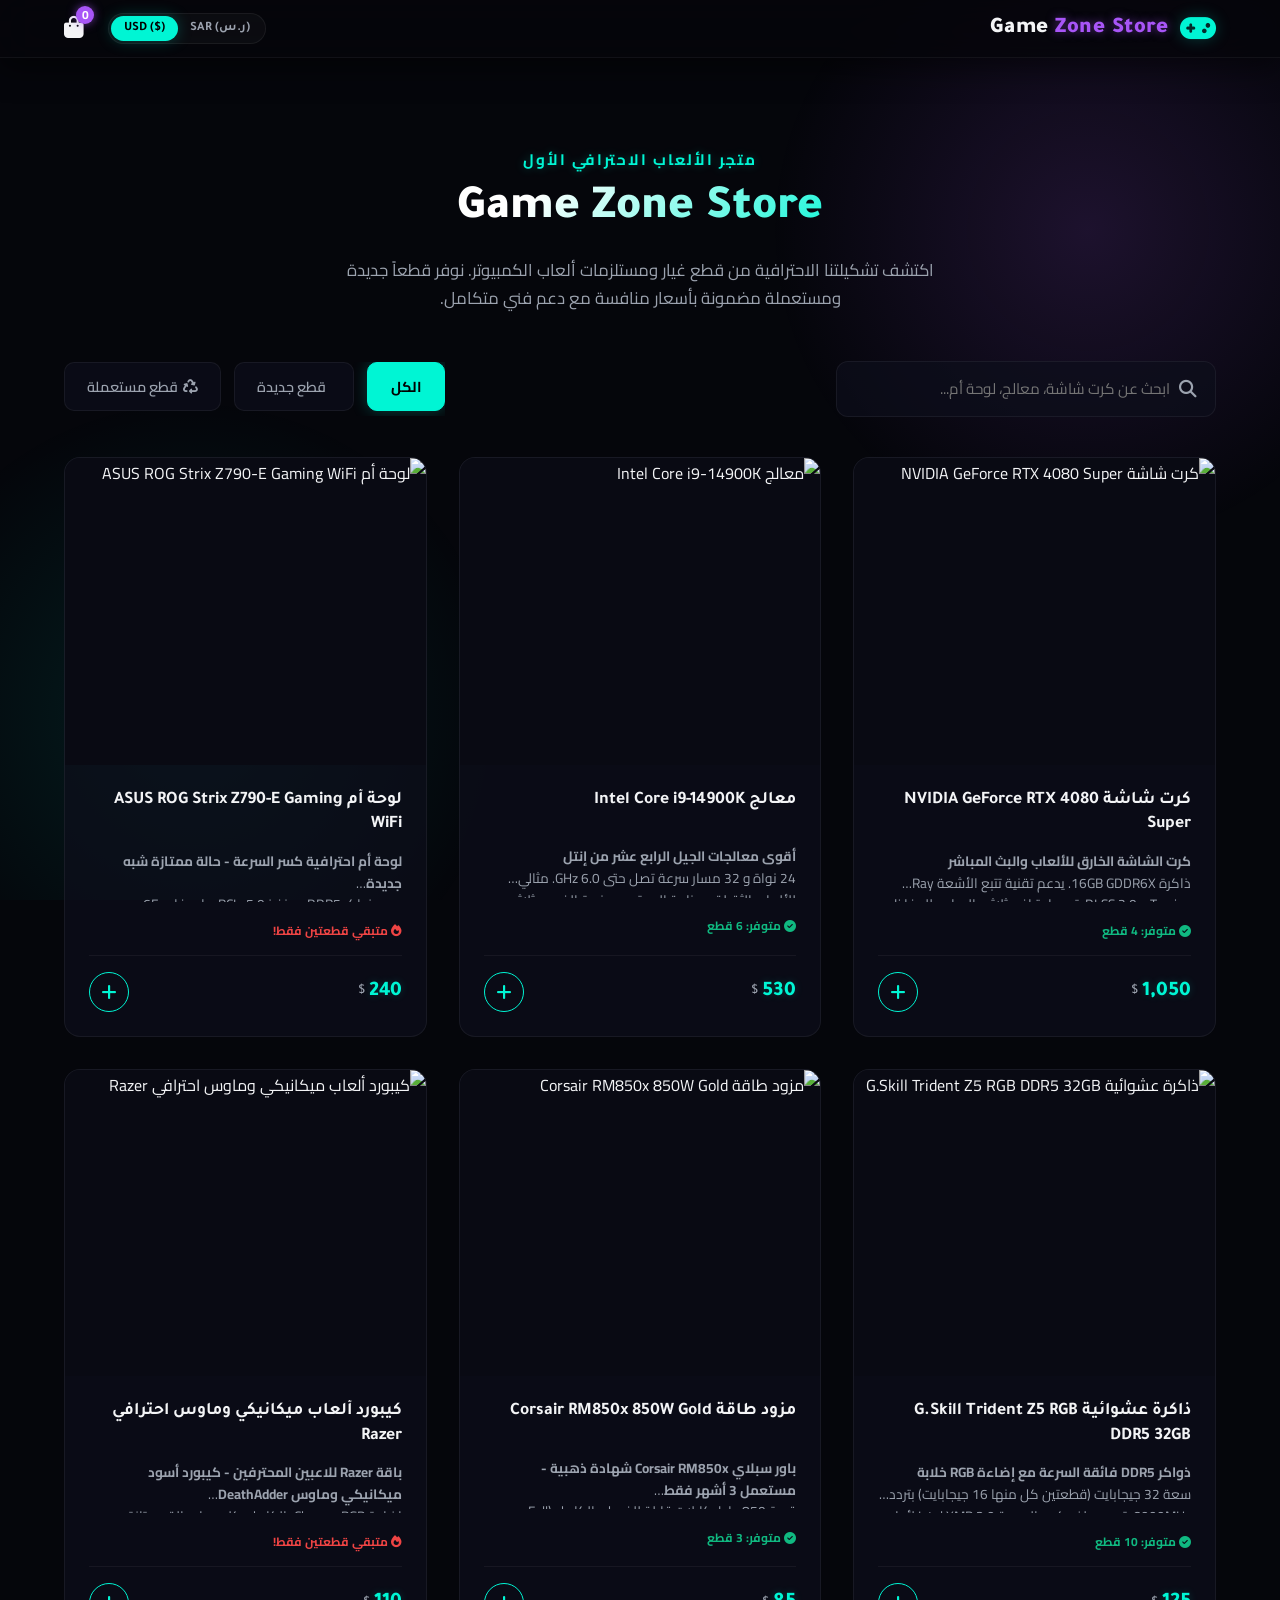
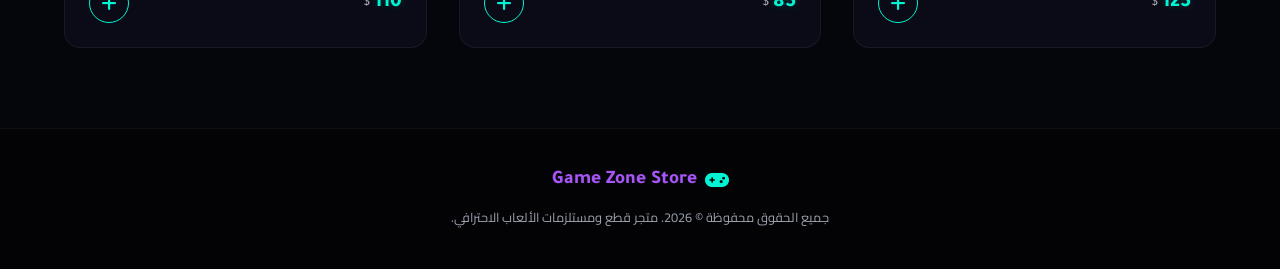
==== ecommerce/static/index.html @ 517a344d "Add files via upload" ====
<!DOCTYPE html>
<html lang="ar" dir="rtl">
<head>
    <meta charset="UTF-8">
    <meta name="viewport" content="width=device-width, initial-scale=1.0">
    <title>Game Zone Store | متجر قطع ومستلزمات ألعاب الكمبيوتر</title>
    <!-- FontAwesome for Gaming Icons -->
    <link rel="stylesheet" href="https://cdnjs.cloudflare.com/ajax/libs/font-awesome/6.4.0/css/all.min.css">
    <!-- Main Style Sheet -->
    <link rel="stylesheet" href="style.css">
</head>
<body>
    <!-- Animated background glowing circles -->
    <div class="bg-glow-container">
        <div class="bg-glow-1"></div>
        <div class="bg-glow-2"></div>
    </div>

    <!-- Header Navbar -->
    <nav class="navbar">
        <div class="container">
            <a href="index.html" class="logo-container" id="nav-logo">
                <i class="fa-solid fa-gamepad logo-icon"></i>
                <span class="logo-text" id="store-title-logo">Game Zone<span> Store</span></span>
            </a>
            
            <div class="nav-actions">
                <!-- Currency Switcher -->
                <div class="currency-switcher" id="store-currency-switcher">
                    <button type="button" class="currency-btn active" id="cur-btn-usd" onclick="changeStoreCurrency('USD')">USD ($)</button>
                    <button type="button" class="currency-btn" id="cur-btn-sar" onclick="changeStoreCurrency('SAR')">SAR (ر.س)</button>
                </div>
                
                <div class="cart-icon-wrapper" id="cart-trigger" onclick="toggleCart(true)">
                    <i class="fa-solid fa-bag-shopping cart-icon"></i>
                    <span class="cart-badge" id="cart-count">0</span>
                </div>
            </div>
        </div>
    </nav>

    <!-- Main Content -->
    <main>
        <!-- Hero Welcome Section -->
        <section class="hero-section">
            <div class="container">
                <span class="hero-subtitle">متجر الألعاب الاحترافي الأول</span>
                <h1 class="hero-title" id="hero-store-title">Game Zone Store</h1>
                <p class="hero-desc">اكتشف تشكيلتنا الاحترافية من قطع غيار ومستلزمات ألعاب الكمبيوتر. نوفر قطعاً جديدة ومستعملة مضمونة بأسعار منافسة مع دعم فني متكامل.</p>
            </div>
        </section>

        <!-- Store Controls (Search & Category Filters) -->
        <section class="store-controls container">
            <div class="search-box">
                <i class="fa-solid fa-magnifying-glass"></i>
                <input type="text" id="search-input" placeholder="ابحث عن كرت شاشة، معالج، لوحة أم..." oninput="filterProducts()">
            </div>
            <div class="categories-container" id="categories-list">
                <button class="category-btn active" onclick="selectCategory('all', this)">الكل</button>
                <button class="category-btn" onclick="selectCategory('جديد', this)"><i class="fa-solid fa-sparkles" style="margin-left: 5px;"></i>قطع جديدة</button>
                <button class="category-btn" onclick="selectCategory('مستعمل', this)"><i class="fa-solid fa-recycle" style="margin-left: 5px;"></i>قطع مستعملة</button>
            </div>
        </section>

        <!-- Products Grid -->
        <section class="products-section container">
            <div class="products-grid" id="products-grid-container">
                <!-- Products will be generated dynamically via JavaScript -->
                <div style="grid-column: 1/-1; text-align: center; padding: 3rem; color: var(--text-muted);">
                    <i class="fa-solid fa-gamepad fa-spin" style="font-size: 2rem; margin-bottom: 1rem; color: var(--primary-color);"></i>
                    <p>جاري تحميل ترسانة الألعاب...</p>
                </div>
            </div>
        </section>
    </main>

    <!-- Footer -->
    <footer>
        <div class="container">
            <div class="footer-logo">
                <i class="fa-solid fa-gamepad" style="color: var(--primary-color);"></i>
                <span id="footer-store-name">Game Zone<span> Store</span></span>
            </div>
            <p class="footer-copy">جميع الحقوق محفوظة &copy; 2026. متجر قطع ومستلزمات الألعاب الاحترافي.</p>
        </div>
    </footer>

    <!-- Cart Drawer (Slides-in from the Right) -->
    <div class="cart-drawer-overlay" id="cart-drawer-overlay" onclick="toggleCart(false)">
        <div class="cart-drawer" onclick="event.stopPropagation()">
            <div class="cart-header">
                <h2><i class="fa-solid fa-cart-shopping"></i> عربة التسوق</h2>
                <button class="close-btn" onclick="toggleCart(false)"><i class="fa-solid fa-xmark"></i></button>
            </div>
            
            <div class="cart-items-list" id="cart-items-container">
                <!-- Dynamic cart items will render here -->
                <div class="empty-cart-message">
                    <i class="fa-solid fa-gamepad"></i>
                    <p>عربتك فارغة من العتاد حالياً</p>
                </div>
            </div>

            <div class="cart-footer">
                <!-- Promo Code Box -->
                <div style="display: flex; gap: 8px; margin-bottom: 12px; border-bottom: 1px solid rgba(255,255,255,0.05); padding-bottom: 12px;">
                    <input type="text" id="cart-promo-input" placeholder="كوبون الخصم (مثال: GAME20)" style="flex-grow: 1; padding: 0.5rem 0.8rem; border-radius: 8px; background: rgba(255,255,255,0.02); border: 1px solid rgba(255,255,255,0.08); color: #fff; font-family: var(--font-cairo); font-size: 0.8rem; outline: none;">
                    <button type="button" class="btn-primary" style="padding: 0.5rem 1rem; font-size: 0.8rem; border-radius: 8px; font-weight:700;" onclick="applyPromoCode()">تطبيق</button>
                </div>
                <!-- Discount Row -->
                <div id="cart-discount-row" style="display: none; justify-content: space-between; align-items: center; font-size: 0.95rem; color: #00f5d4; margin-bottom: 8px; font-weight:600;">
                    <span>خصم الكوبون (<span id="discount-pct-label">0</span>%):</span>
                    <span id="cart-discount-value">-0 $</span>
                </div>

                <div class="cart-summary-row">
                    <span>المجموع الإجمالي:</span>
                    <span class="cart-summary-total" id="cart-total-value">0 $</span>
                </div>
                <button class="checkout-btn" id="cart-checkout-btn" onclick="openCheckoutModal()" disabled>
                    <i class="fa-solid fa-credit-card"></i> إتمام عملية الشراء
                </button>
            </div>
        </div>
    </div>

    <!-- Checkout Modal Dialog -->
    <div class="modal-overlay" id="checkout-modal-overlay">
        <div class="modal-content">
            <div class="modal-header">
                <h3>إتمام طلب الشراء والدفع</h3>
                <button class="close-btn" onclick="closeCheckoutModal()"><i class="fa-solid fa-xmark"></i></button>
            </div>
            
            <!-- Standard form inputs -->
            <div class="modal-body" id="checkout-form-body">
                <form id="checkout-form" onsubmit="submitOrder(event)">
                    <!-- Contact Info -->
                    <h4 style="margin-bottom: 1rem; color: #fff; font-size: 1rem; border-bottom: 1px solid rgba(255,255,255,0.05); padding-bottom: 5px;"><i class="fa-solid fa-user-tie" style="color: var(--primary-color); margin-left: 8px;"></i>بيانات الشحن والتوصيل</h4>
                    
                    <div class="form-group">
                        <label for="checkout-name">الاسم الكامل *</label>
                        <input type="text" id="checkout-name" required placeholder="أدخل اسمك ثلاثي">
                    </div>
                    
                    <div class="form-row">
                        <div class="form-group">
                            <label for="checkout-phone">رقم الجوال *</label>
                            <input type="tel" id="checkout-phone" required placeholder="05xxxxxxxx" pattern="^05[0-9]{8}$" title="رقم جوال سعودي يبدأ بـ 05 ويتكون من 10 أرقام">
                        </div>
                        <div class="form-group">
                            <label for="checkout-city">المدينة *</label>
                            <input type="text" id="checkout-city" required placeholder="مثال: الرياض">
                        </div>
                    </div>
                    
                    <div class="form-group">
                        <label for="checkout-address">العنوان التفصيلي للحي والشارع *</label>
                        <textarea id="checkout-address" rows="2" required placeholder="مثال: حي الياسمين، شارع الملقا، مبنى رقم 12"></textarea>
                    </div>

                    <!-- Payment Selector -->
                    <h4 style="margin: 1.5rem 0 1rem 0; color: #fff; font-size: 1rem; border-bottom: 1px solid rgba(255,255,255,0.05); padding-bottom: 5px;"><i class="fa-solid fa-wallet" style="color: var(--primary-color); margin-left: 8px;"></i>طريقة الدفع المفضلة</h4>
                    
                    <div class="payment-tabs" id="checkout-payment-tabs">
                        <!-- Will display based on settings -->
                        <button type="button" class="payment-tab-btn active" id="tab-btn-cod" onclick="switchPaymentTab('cod')">
                            <i class="fa-solid fa-hand-holding-dollar"></i>
                            <span>الدفع عند الاستلام</span>
                        </button>
                        <button type="button" class="payment-tab-btn" id="tab-btn-bank" onclick="switchPaymentTab('bank')">
                            <i class="fa-solid fa-building-columns"></i>
                            <span>تحويل بنكي</span>
                        </button>
                        <button type="button" class="payment-tab-btn" id="tab-btn-card" onclick="switchPaymentTab('card')">
                            <i class="fa-solid fa-credit-card"></i>
                            <span>بطاقة مدى / ائتمان</span>
                        </button>
                    </div>

                    <!-- Payment Panels -->
                    <!-- 1. Cash on Delivery Panel -->
                    <div class="payment-panel active" id="panel-cod">
                        <p style="font-size: 0.9rem; color: var(--text-muted); line-height: 1.6;">
                            <i class="fa-solid fa-circle-info" style="color: var(--primary-color); margin-left: 5px;"></i>
                            الدفع نقداً أو ببطاقة مدى عند استلام الطلب من المندوب. لا توجد رسوم إضافية على التوصيل.
                        </p>
                    </div>

                    <!-- 2. Bank Transfer Panel -->
                    <div class="payment-panel" id="panel-bank">
                        <div class="bank-info-card">
                            <p style="font-size: 0.85rem; color: var(--text-muted); margin-bottom: 0.5rem;">يرجى تحويل المبلغ المطلوب إلى الحساب البنكي التالي:</p>
                            
                            <div class="bank-detail-row">
                                <span class="bank-label">اسم البنك</span>
                                <span class="bank-value" id="bank-name-display">مصرف الراجحي</span>
                            </div>
                            <div class="bank-detail-row">
                                <span class="bank-label">صاحب الحساب</span>
                                <span class="bank-value" id="bank-holder-display">مؤسسة منطقة الألعاب التجارية</span>
                            </div>
                            <div class="bank-detail-row">
                                <span class="bank-label">رقم الآيبان IBAN</span>
                                <span class="bank-value">
                                    <span id="bank-iban-display" style="font-family: monospace; font-size: 0.95rem; direction: ltr;">SA9380000123456789012345</span>
                                    <button type="button" class="copy-btn" onclick="copyIban()"><i class="fa-solid fa-copy"></i></button>
                                </span>
                            </div>

                            <!-- Receipt upload simulator -->
                            <div class="receipt-upload-box" onclick="simulateReceiptUpload()">
                                <i class="fa-solid fa-cloud-arrow-up"></i>
                                <span>اضغط هنا لرفع صورة إيصال التحويل (اختياري)</span>
                                <input type="file" id="bank-receipt-file" style="display: none;" accept="image/*" onchange="handleReceiptUploaded(this)">
                            </div>
                            <div class="receipt-preview" id="receipt-upload-preview">
                                <span><i class="fa-solid fa-circle-check"></i> تم إرفاق صورة إيصال التحويل بنجاح</span>
                                <button type="button" class="btn-danger" style="padding: 2px 8px; font-size: 0.75rem;" onclick="removeReceipt()">حذف</button>
                            </div>
                        </div>
                    </div>

                    <!-- 3. Credit Card / مدى Panel -->
                    <div class="payment-panel" id="panel-card">
                        <!-- Virtual 3D Card Simulator -->
                        <div class="card-container" onclick="flipCreditCard()">
                            <div class="credit-card-model" id="credit-card-3d">
                                <!-- Card Front -->
                                <div class="card-front">
                                    <div class="card-brand-row">
                                        <div class="card-chip"></div>
                                        <div class="card-logo-txt">مدى | <span>Pay</span></div>
                                    </div>
                                    <div class="card-number-display" id="v-card-number">•••• •••• •••• ••••</div>
                                    <div class="card-holder-info">
                                        <div>
                                            <div class="card-holder-label">صاحب البطاقة</div>
                                            <div class="card-holder-name-display" id="v-card-holder">CARDHOLDER NAME</div>
                                        </div>
                                        <div class="card-expiry-display">
                                            <div class="card-holder-label">الانتهاء</div>
                                            <div class="card-expiry-val" id="v-card-expiry">MM/YY</div>
                                        </div>
                                    </div>
                                </div>
                                <!-- Card Back -->
                                <div class="card-back">
                                    <div class="card-black-strip"></div>
                                    <div class="card-signature-strip">
                                        <div class="card-cvv-display" id="v-card-cvv">•••</div>
                                    </div>
                                    <div class="card-back-text">
                                        تخضع هذه البطاقة لشروط الاستخدام المعتمدة. للاستخدام الفردي فقط. صممت لأغراض المحاكاة والشراء التجريبي.
                                    </div>
                                </div>
                            </div>
                        </div>

                        <!-- Card Inputs -->
                        <div class="form-group">
                            <label for="card-holder">اسم حامل البطاقة (بالإنجليزية كما هو مطبوع) *</label>
                            <input type="text" id="card-holder" placeholder="MOHAMMED AL-OTAIBI" oninput="updateCardDetails()" onfocus="setCardFlip(false)">
                        </div>
                        
                        <div class="form-group">
                            <label for="card-number">رقم البطاقة *</label>
                            <input type="text" id="card-number" placeholder="4000 1234 5678 9010" maxlength="19" oninput="updateCardDetails()" onfocus="setCardFlip(false)">
                        </div>

                        <div class="form-row">
                            <div class="form-group">
                                <label for="card-expiry">تاريخ الانتهاء *</label>
                                <input type="text" id="card-expiry" placeholder="MM/YY" maxlength="5" oninput="updateCardDetails()" onfocus="setCardFlip(false)">
                            </div>
                            <div class="form-group">
                                <label for="card-cvv">الرمز السري (CVV) *</label>
                                <input type="password" id="card-cvv" placeholder="•••" maxlength="3" oninput="updateCardDetails()" onfocus="setCardFlip(true)" onblur="setCardFlip(false)">
                            </div>
                        </div>
                    </div>

                    <!-- Checkout Summary & Action -->
                    <div style="background: rgba(255,255,255,0.02); padding: 1rem; border-radius: 10px; margin-bottom: 1.5rem; display: flex; justify-content: space-between; font-weight: 700; font-size: 1.1rem; border: 1px solid rgba(255,255,255,0.05)">
                        <span>المبلغ الإجمالي المطلوب دفعه:</span>
                        <span style="color: var(--text-gold);" id="checkout-total-price">0 $</span>
                    </div>

                    <button type="submit" class="checkout-btn" id="submit-order-btn">
                        <i class="fa-solid fa-circle-check"></i> تأكيد الطلب والدفع
                    </button>
                </form>
            </div>

            <!-- Success screen -->
            <div class="modal-body" id="checkout-success-body" style="display: none;">
                <div class="checkout-success-view">
                    <div class="success-icon-container">
                        <i class="fa-solid fa-check"></i>
                    </div>
                    <h4 class="success-title">تم إرسال طلبك بنجاح!</h4>
                    <p class="success-desc">شكراً لثقتك بمتجرنا. تم استلام طلبك برقم <strong id="success-order-id">#1001</strong> بنجاح. سيقوم فريقنا بالتواصل معك قريباً لتأكيد الشحن والتوصيل.</p>
                    <button class="btn-primary" style="padding: 0.8rem 2.5rem; border-radius: 50px; margin-top: 1rem;" onclick="closeCheckoutModal()">متابعة التسوق</button>
                </div>
            </div>
        </div>
    </div>

    <!-- Core App Javascript -->
    <script src="app.js"></script>
</body>
</html>
---- ecommerce/static/style.css ----
@import url('https://fonts.googleapis.com/css2?family=Cairo:wght@300;400;500;600;700;800&family=Tajawal:wght@300;400;500;700;900&display=swap');

:root {
    --primary-color: #00f5d4; /* Neon Cyan */
    --primary-hover: #00d8bc;
    --primary-glow: rgba(0, 245, 212, 0.3);
    
    --accent-color: #a855f7; /* Electric Purple */
    --accent-glow: rgba(168, 85, 247, 0.3);
    
    --bg-dark: #05060b; /* Very dark gamer space */
    --bg-card: rgba(13, 15, 28, 0.7);
    --bg-card-hover: rgba(22, 25, 47, 0.9);
    --border-color: rgba(255, 255, 255, 0.06);
    --border-hover: rgba(0, 245, 212, 0.25);
    
    --text-main: #f3f4f6;
    --text-muted: #9ca3af;
    --text-gold: #00f5d4; /* Neon price */
    --text-accent: #a855f7;
    
    --font-cairo: 'Cairo', 'Segoe UI', Tahoma, Geneva, Verdana, sans-serif;
    --font-tajawal: 'Tajawal', 'Segoe UI', Tahoma, Geneva, Verdana, sans-serif;
    
    --glass-bg: rgba(5, 6, 11, 0.8);
    --glass-blur: blur(20px);
    --shadow-main: 0 10px 30px rgba(0, 0, 0, 0.5);
    --shadow-glow: 0 0 15px rgba(0, 245, 212, 0.25);
    
    --transition-smooth: all 0.3s cubic-bezier(0.4, 0, 0.2, 1);
}

* {
    margin: 0;
    padding: 0;
    box-sizing: border-box;
}

body {
    background-color: var(--bg-dark);
    color: var(--text-main);
    font-family: var(--font-cairo);
    direction: rtl;
    overflow-x: hidden;
    min-height: 100vh;
    display: flex;
    flex-direction: column;
}

/* Base Container to limit stretching on ultra-wide screens */
.container {
    width: 100%;
    max-width: 1200px;
    margin: 0 auto;
    padding: 0 1.5rem;
}

/* Beautiful gamer background glow */
.bg-glow-container {
    position: fixed;
    top: 0;
    left: 0;
    width: 100%;
    height: 100%;
    z-index: -2;
    overflow: hidden;
    pointer-events: none;
}

.bg-glow-1 {
    position: absolute;
    top: -10%;
    right: -10%;
    width: 50vw;
    height: 50vw;
    background: radial-gradient(circle, rgba(168, 85, 247, 0.15) 0%, rgba(0,0,0,0) 70%);
    border-radius: 50%;
    animation: pulseGlow 15s infinite alternate;
}

.bg-glow-2 {
    position: absolute;
    bottom: -15%;
    left: -10%;
    width: 50vw;
    height: 50vw;
    background: radial-gradient(circle, rgba(0, 245, 212, 0.1) 0%, rgba(0,0,0,0) 70%);
    border-radius: 50%;
    animation: pulseGlow 12s infinite alternate-reverse;
}

@keyframes pulseGlow {
    0% { transform: scale(1) translate(0, 0); }
    100% { transform: scale(1.15) translate(-3%, 3%); }
}

/* Navigation Bar */
.navbar {
    position: fixed;
    top: 0;
    left: 0;
    width: 100%;
    z-index: 100;
    background: var(--glass-bg);
    backdrop-filter: var(--glass-blur);
    border-bottom: 1px solid rgba(255, 255, 255, 0.05);
    box-shadow: var(--shadow-main);
}

.navbar .container {
    display: flex;
    justify-content: space-between;
    align-items: center;
    padding-top: 0.8rem;
    padding-bottom: 0.8rem;
}

.logo-container {
    display: flex;
    align-items: center;
    gap: 12px;
    text-decoration: none;
}

.logo-icon {
    font-size: 1.8rem;
    color: var(--primary-color);
    text-shadow: var(--shadow-glow);
}

.logo-text {
    font-family: var(--font-tajawal);
    font-weight: 850;
    font-size: 1.4rem;
    color: var(--text-main);
    letter-spacing: 0.5px;
}

.logo-text span {
    color: var(--accent-color);
    text-shadow: 0 0 10px rgba(168, 85, 247, 0.5);
}

.nav-actions {
    display: flex;
    align-items: center;
    gap: 1.5rem;
}

.nav-link {
    color: var(--text-muted);
    text-decoration: none;
    font-size: 0.95rem;
    font-weight: 600;
    display: flex;
    align-items: center;
    gap: 6px;
    transition: var(--transition-smooth);
}

.nav-link:hover, .nav-link.active {
    color: var(--primary-color);
}

/* Currency Switcher in Header */
.currency-switcher {
    display: flex;
    background: rgba(255, 255, 255, 0.03);
    border: 1px solid var(--border-color);
    border-radius: 50px;
    padding: 2px;
    direction: ltr;
}

.currency-btn {
    background: transparent;
    border: none;
    color: var(--text-muted);
    padding: 0.3rem 0.8rem;
    border-radius: 50px;
    font-size: 0.8rem;
    font-weight: 700;
    cursor: pointer;
    font-family: var(--font-tajawal);
    transition: var(--transition-smooth);
}

.currency-btn.active {
    background: var(--primary-color);
    color: #000;
    box-shadow: var(--shadow-glow);
}

.nav-btn {
    background: rgba(255, 255, 255, 0.05);
    border: 1px solid var(--border-color);
    color: var(--text-main);
    padding: 0.5rem 1.2rem;
    border-radius: 50px;
    cursor: pointer;
    font-family: var(--font-cairo);
    font-size: 0.9rem;
    font-weight: 600;
    display: flex;
    align-items: center;
    gap: 8px;
    transition: var(--transition-smooth);
}

.nav-btn:hover {
    background: var(--primary-color);
    color: #000;
    border-color: var(--primary-color);
    box-shadow: var(--shadow-glow);
    transform: translateY(-2px);
}

.cart-icon-wrapper {
    position: relative;
    cursor: pointer;
}

.cart-icon {
    font-size: 1.4rem;
    color: var(--text-main);
    transition: var(--transition-smooth);
}

.cart-icon-wrapper:hover .cart-icon {
    color: var(--primary-color);
}

.cart-badge {
    position: absolute;
    top: -8px;
    right: -10px;
    background: var(--accent-color);
    color: #fff;
    font-size: 0.75rem;
    font-weight: 700;
    width: 18px;
    height: 18px;
    border-radius: 50%;
    display: flex;
    justify-content: center;
    align-items: center;
    box-shadow: 0 0 10px rgba(168, 85, 247, 0.6);
    transition: var(--transition-smooth);
}

/* Main Container */
main {
    padding-top: 80px;
    min-height: calc(100vh - 80px);
}

/* Hero Section */
.hero-section {
    position: relative;
    padding: 4rem 0 3rem 0;
    text-align: center;
}

.hero-subtitle {
    font-size: 0.95rem;
    color: var(--primary-color);
    text-transform: uppercase;
    letter-spacing: 2px;
    font-weight: 700;
    text-shadow: 0 0 10px rgba(0, 245, 212, 0.3);
}

.hero-title {
    font-family: var(--font-tajawal);
    font-size: 3rem;
    font-weight: 900;
    line-height: 1.2;
    margin-top: 0.5rem;
    background: linear-gradient(135deg, #fff 40%, var(--primary-color) 70%, var(--accent-color) 100%);
    -webkit-background-clip: text;
    -webkit-text-fill-color: transparent;
}

.hero-desc {
    font-size: 1.05rem;
    color: var(--text-muted);
    max-width: 600px;
    line-height: 1.7;
    margin: 1rem auto 0 auto;
}

/* Store Controls */
.store-controls {
    margin-bottom: 2.5rem;
    display: flex;
    flex-wrap: wrap;
    justify-content: space-between;
    align-items: center;
    gap: 1.5rem;
}

.search-box {
    position: relative;
    width: 100%;
    max-width: 380px;
}

.search-box input {
    width: 100%;
    padding: 0.8rem 2.8rem 0.8rem 1.2rem;
    background: var(--bg-card);
    border: 1px solid var(--border-color);
    border-radius: 12px;
    color: #fff;
    font-family: var(--font-cairo);
    font-size: 0.95rem;
    outline: none;
    transition: var(--transition-smooth);
}

.search-box input:focus {
    border-color: var(--primary-color);
    box-shadow: 0 0 12px rgba(0, 245, 212, 0.2);
}

.search-box i {
    position: absolute;
    top: 50%;
    right: 1.2rem;
    transform: translateY(-50%);
    color: var(--text-muted);
    font-size: 1.1rem;
}

.categories-container {
    display: flex;
    gap: 0.8rem;
    overflow-x: auto;
    padding-bottom: 5px;
}

.category-btn {
    background: var(--bg-card);
    border: 1px solid var(--border-color);
    color: var(--text-muted);
    padding: 0.6rem 1.4rem;
    border-radius: 10px;
    cursor: pointer;
    font-family: var(--font-cairo);
    font-weight: 600;
    font-size: 0.9rem;
    white-space: nowrap;
    transition: var(--transition-smooth);
}

.category-btn:hover, .category-btn.active {
    background: var(--primary-color);
    color: #000;
    border-color: var(--primary-color);
    box-shadow: var(--shadow-glow);
}

.category-btn.active {
    font-weight: 700;
}

/* Products Grid */
.products-section {
    padding-bottom: 5rem;
}

.products-grid {
    display: grid;
    grid-template-columns: repeat(auto-fill, minmax(280px, 1fr));
    gap: 2rem;
}

.product-card {
    background: var(--bg-card);
    border: 1px solid var(--border-color);
    border-radius: 16px;
    overflow: hidden;
    transition: var(--transition-smooth);
    display: flex;
    flex-direction: column;
    height: 100%;
    position: relative;
}

.product-card:hover {
    transform: translateY(-8px);
    border-color: var(--border-hover);
    box-shadow: 0 15px 30px rgba(0, 245, 212, 0.1);
}

.product-img-container {
    position: relative;
    width: 100%;
    padding-top: 85%; /* Slightly wider aspect ratio for PC parts */
    overflow: hidden;
    background: #090a13;
}

.product-img {
    position: absolute;
    top: 0;
    left: 0;
    width: 100%;
    height: 100%;
    object-fit: cover;
    transition: transform 0.6s cubic-bezier(0.4, 0, 0.2, 1);
}

.product-card:hover .product-img {
    transform: scale(1.08);
}

.product-category {
    position: absolute;
    top: 15px;
    right: 15px;
    background: rgba(5, 6, 11, 0.85);
    backdrop-filter: blur(8px);
    color: var(--primary-color);
    font-size: 0.75rem;
    font-weight: 700;
    padding: 0.35rem 0.9rem;
    border-radius: 6px;
    border: 1px solid rgba(0, 245, 212, 0.2);
}

.product-category.used-badge {
    color: var(--accent-color);
    border-color: rgba(168, 85, 247, 0.3);
}

.product-info {
    padding: 1.5rem;
    display: flex;
    flex-direction: column;
    flex-grow: 1;
    gap: 0.8rem;
}

.product-title {
    font-family: var(--font-tajawal);
    font-weight: 700;
    font-size: 1.1rem;
    color: var(--text-main);
    line-height: 1.4;
    min-height: 2.8rem;
    display: -webkit-box;
    -webkit-line-clamp: 2;
    -webkit-box-orient: vertical;
    overflow: hidden;
}

.product-description {
    font-size: 0.85rem;
    color: var(--text-muted);
    line-height: 1.6;
    height: 3.2rem;
    overflow: hidden;
    display: -webkit-box;
    -webkit-line-clamp: 2;
    -webkit-box-orient: vertical;
}

.product-footer {
    display: flex;
    justify-content: space-between;
    align-items: center;
    margin-top: auto;
    padding-top: 1rem;
    border-top: 1px solid rgba(255, 255, 255, 0.05);
}

.product-price {
    font-family: var(--font-tajawal);
    font-weight: 800;
    font-size: 1.3rem;
    color: var(--text-gold);
    text-shadow: 0 0 8px rgba(0, 245, 212, 0.2);
    display: flex;
    align-items: center;
    gap: 4px;
}

.product-price span {
    font-size: 0.85rem;
    font-weight: 500;
    color: var(--text-muted);
    text-shadow: none;
}

.add-to-cart-btn {
    background: transparent;
    border: 1.5px solid var(--primary-color);
    color: var(--primary-color);
    width: 40px;
    height: 40px;
    border-radius: 50%;
    display: flex;
    justify-content: center;
    align-items: center;
    cursor: pointer;
    font-size: 1.1rem;
    transition: var(--transition-smooth);
}

.product-card:hover .add-to-cart-btn {
    background: var(--primary-color);
    color: #000;
    box-shadow: var(--shadow-glow);
}

.add-to-cart-btn:active {
    transform: scale(0.9);
}

/* Cart Drawer Panel */
.cart-drawer-overlay {
    position: fixed;
    top: 0;
    left: 0;
    width: 100%;
    height: 100%;
    background: rgba(0, 0, 0, 0.7);
    backdrop-filter: blur(5px);
    z-index: 1000;
    opacity: 0;
    visibility: hidden;
    transition: var(--transition-smooth);
}

.cart-drawer-overlay.open {
    opacity: 1;
    visibility: visible;
}

.cart-drawer {
    position: fixed;
    top: 0;
    right: -450px;
    width: 100%;
    max-width: 450px;
    height: 100%;
    background: #080911;
    border-left: 1px solid rgba(255, 255, 255, 0.05);
    box-shadow: -10px 0 30px rgba(0, 0, 0, 0.6);
    z-index: 1001;
    display: flex;
    flex-direction: column;
    transition: right 0.4s cubic-bezier(0.4, 0, 0.2, 1);
}

.cart-drawer-overlay.open .cart-drawer {
    right: 0;
}

.cart-header {
    padding: 1.5rem;
    border-bottom: 1px solid rgba(255, 255, 255, 0.05);
    display: flex;
    justify-content: space-between;
    align-items: center;
}

.cart-header h2 {
    font-family: var(--font-tajawal);
    font-size: 1.3rem;
    font-weight: 700;
    display: flex;
    align-items: center;
    gap: 10px;
}

.cart-header h2 i {
    color: var(--primary-color);
}

.close-btn {
    background: transparent;
    border: none;
    color: var(--text-muted);
    font-size: 1.4rem;
    cursor: pointer;
    width: 35px;
    height: 35px;
    border-radius: 50%;
    display: flex;
    justify-content: center;
    align-items: center;
    transition: var(--transition-smooth);
}

.close-btn:hover {
    background: rgba(255, 255, 255, 0.05);
    color: #fff;
}

.cart-items-list {
    flex-grow: 1;
    overflow-y: auto;
    padding: 1.5rem;
    display: flex;
    flex-direction: column;
    gap: 1.2rem;
}

.empty-cart-message {
    text-align: center;
    color: var(--text-muted);
    padding: 4rem 1rem;
    display: flex;
    flex-direction: column;
    align-items: center;
    gap: 1rem;
}

.empty-cart-message i {
    font-size: 3rem;
    color: rgba(255, 255, 255, 0.02);
}

.cart-item {
    display: flex;
    gap: 1rem;
    background: rgba(255, 255, 255, 0.01);
    border: 1px solid rgba(255, 255, 255, 0.05);
    padding: 0.8rem;
    border-radius: 12px;
    align-items: center;
    position: relative;
}

.cart-item-img {
    width: 70px;
    height: 70px;
    border-radius: 8px;
    object-fit: cover;
    background: #090a13;
}

.cart-item-details {
    flex-grow: 1;
    display: flex;
    flex-direction: column;
    gap: 0.3rem;
}

.cart-item-title {
    font-size: 0.95rem;
    font-weight: 600;
    color: var(--text-main);
    line-height: 1.3;
}

.cart-item-price {
    font-size: 0.9rem;
    color: var(--text-gold);
    font-weight: 700;
}

.cart-item-qty {
    display: flex;
    align-items: center;
    gap: 10px;
    margin-top: 5px;
}

.qty-btn {
    background: rgba(255, 255, 255, 0.05);
    border: 1px solid rgba(255, 255, 255, 0.05);
    color: var(--text-main);
    width: 24px;
    height: 24px;
    border-radius: 4px;
    cursor: pointer;
    font-size: 0.8rem;
    display: flex;
    justify-content: center;
    align-items: center;
    transition: var(--transition-smooth);
}

.qty-btn:hover {
    background: var(--primary-color);
    color: #000;
}

.qty-val {
    font-size: 0.9rem;
    font-weight: 600;
}

.remove-item-btn {
    background: transparent;
    border: none;
    color: #ef4444;
    cursor: pointer;
    font-size: 1rem;
    opacity: 0.7;
    padding: 5px;
    transition: var(--transition-smooth);
}

.remove-item-btn:hover {
    opacity: 1;
}

.cart-footer {
    padding: 1.5rem;
    border-top: 1px solid rgba(255, 255, 255, 0.05);
    background: rgba(0, 0, 0, 0.3);
    display: flex;
    flex-direction: column;
    gap: 1rem;
}

.cart-summary-row {
    display: flex;
    justify-content: space-between;
    align-items: center;
    font-size: 1.05rem;
    font-weight: 600;
}

.cart-summary-total {
    color: var(--text-gold);
    font-size: 1.25rem;
    font-weight: 800;
}

.checkout-btn {
    background: var(--primary-color);
    color: #000;
    border: none;
    width: 100%;
    padding: 1rem;
    border-radius: 12px;
    font-family: var(--font-cairo);
    font-size: 1rem;
    font-weight: 700;
    cursor: pointer;
    display: flex;
    justify-content: center;
    align-items: center;
    gap: 10px;
    transition: var(--transition-smooth);
}

.checkout-btn:hover:not(:disabled) {
    background: var(--primary-hover);
    box-shadow: var(--shadow-glow);
    transform: translateY(-2px);
}

.checkout-btn:disabled {
    opacity: 0.5;
    cursor: not-allowed;
}

/* Modal Dialog */
.modal-overlay {
    position: fixed;
    top: 0;
    left: 0;
    width: 100%;
    height: 100%;
    background: rgba(0, 0, 0, 0.85);
    backdrop-filter: blur(8px);
    z-index: 2000;
    display: flex;
    justify-content: center;
    align-items: center;
    opacity: 0;
    visibility: hidden;
    transition: var(--transition-smooth);
    padding: 1.5rem;
}

.modal-overlay.open {
    opacity: 1;
    visibility: visible;
}

.modal-content {
    background: #080911;
    border: 1px solid rgba(255, 255, 255, 0.05);
    border-radius: 20px;
    width: 100%;
    max-width: 600px;
    max-height: 90vh;
    overflow-y: auto;
    box-shadow: var(--shadow-main);
    transform: scale(0.9);
    transition: var(--transition-smooth);
    display: flex;
    flex-direction: column;
}

.modal-overlay.open .modal-content {
    transform: scale(1);
}

.modal-header {
    padding: 1.5rem;
    border-bottom: 1px solid rgba(255, 255, 255, 0.05);
    display: flex;
    justify-content: space-between;
    align-items: center;
}

.modal-header h3 {
    font-family: var(--font-tajawal);
    font-size: 1.25rem;
    font-weight: 700;
}

.modal-body {
    padding: 1.5rem;
}

/* Form Styles */
.form-group {
    margin-bottom: 1.2rem;
}

.form-row {
    display: grid;
    grid-template-columns: 1fr 1fr;
    gap: 1rem;
}

.form-group label {
    display: block;
    font-size: 0.85rem;
    font-weight: 600;
    color: var(--text-muted);
    margin-bottom: 0.5rem;
}

.form-group input, .form-group select, .form-group textarea {
    width: 100%;
    padding: 0.8rem 1rem;
    background: rgba(255, 255, 255, 0.02);
    border: 1px solid rgba(255, 255, 255, 0.05);
    border-radius: 10px;
    color: #fff;
    font-family: var(--font-cairo);
    font-size: 0.9rem;
    outline: none;
    transition: var(--transition-smooth);
}

.form-group input:focus, .form-group select:focus, .form-group textarea:focus {
    border-color: var(--primary-color);
    box-shadow: 0 0 10px rgba(0, 245, 212, 0.15);
    background: rgba(255, 255, 255, 0.04);
}

/* Custom Checkbox / Switches */
.switch-group {
    display: flex;
    justify-content: space-between;
    align-items: center;
    background: rgba(255, 255, 255, 0.01);
    border: 1px solid rgba(255, 255, 255, 0.05);
    padding: 0.8rem 1.2rem;
    border-radius: 10px;
    margin-bottom: 1rem;
}

.switch-label {
    display: flex;
    flex-direction: column;
    gap: 2px;
}

.switch-title {
    font-size: 0.95rem;
    font-weight: 600;
}

.switch-desc {
    font-size: 0.75rem;
    color: var(--text-muted);
}

.switch {
    position: relative;
    display: inline-block;
    width: 46px;
    height: 24px;
    flex-shrink: 0;
}

.switch input {
    opacity: 0;
    width: 0;
    height: 0;
}

.slider {
    position: absolute;
    cursor: pointer;
    top: 0;
    left: 0;
    right: 0;
    bottom: 0;
    background-color: rgba(255, 255, 255, 0.1);
    transition: .3s;
    border-radius: 34px;
}

.slider:before {
    position: absolute;
    content: "";
    height: 18px;
    width: 18px;
    left: 3px;
    bottom: 3px;
    background-color: #9ca3af;
    transition: .3s;
    border-radius: 50%;
}

input:checked + .slider {
    background-color: var(--primary-color);
}

input:checked + .slider:before {
    transform: translateX(22px);
    background-color: #000;
}

/* Payment Tabs */
.payment-tabs {
    display: flex;
    border: 1px solid rgba(255, 255, 255, 0.05);
    border-radius: 12px;
    overflow: hidden;
    margin-bottom: 1.5rem;
}

.payment-tab-btn {
    flex: 1;
    background: rgba(255, 255, 255, 0.01);
    border: none;
    color: var(--text-muted);
    padding: 0.8rem 0.5rem;
    cursor: pointer;
    font-family: var(--font-cairo);
    font-size: 0.85rem;
    font-weight: 600;
    display: flex;
    flex-direction: column;
    align-items: center;
    gap: 5px;
    transition: var(--transition-smooth);
}

.payment-tab-btn i {
    font-size: 1.2rem;
}

.payment-tab-btn:not(:last-child) {
    border-left: 1px solid rgba(255, 255, 255, 0.05);
}

.payment-tab-btn:hover {
    background: rgba(255, 255, 255, 0.04);
    color: #fff;
}

.payment-tab-btn.active {
    background: rgba(0, 245, 212, 0.1);
    color: var(--primary-color);
    font-weight: 700;
}

.payment-panel {
    display: none;
    background: rgba(255, 255, 255, 0.01);
    border: 1px solid rgba(255, 255, 255, 0.05);
    padding: 1.5rem;
    border-radius: 16px;
    margin-bottom: 1.5rem;
    animation: fadeIn 0.3s ease-out;
}

.payment-panel.active {
    display: block;
}

@keyframes fadeIn {
    from { opacity: 0; transform: translateY(5px); }
    to { opacity: 1; transform: translateY(0); }
}

/* Bank Details Layout */
.bank-info-card {
    display: flex;
    flex-direction: column;
    gap: 0.8rem;
}

.bank-detail-row {
    display: flex;
    justify-content: space-between;
    align-items: center;
    background: rgba(0, 0, 0, 0.3);
    padding: 0.8rem 1rem;
    border-radius: 8px;
    border: 1px solid rgba(255, 255, 255, 0.02);
}

.bank-label {
    font-size: 0.8rem;
    color: var(--text-muted);
}

.bank-value {
    font-size: 0.9rem;
    font-weight: 600;
    display: flex;
    align-items: center;
    gap: 8px;
}

.copy-btn {
    background: transparent;
    border: none;
    color: var(--primary-color);
    cursor: pointer;
    padding: 4px;
    font-size: 0.95rem;
    transition: var(--transition-smooth);
}

.copy-btn:hover {
    color: #fff;
    transform: scale(1.1);
}

/* Custom Receipt Upload Simulator */
.receipt-upload-box {
    margin-top: 1.2rem;
    border: 2px dashed rgba(255, 255, 255, 0.08);
    border-radius: 10px;
    padding: 1.5rem;
    text-align: center;
    cursor: pointer;
    transition: var(--transition-smooth);
}

.receipt-upload-box:hover {
    border-color: var(--primary-color);
    background: rgba(0, 245, 212, 0.02);
}

.receipt-upload-box i {
    font-size: 2rem;
    color: var(--text-muted);
    margin-bottom: 8px;
}

.receipt-upload-box span {
    display: block;
    font-size: 0.85rem;
    color: var(--text-muted);
}

.receipt-preview {
    display: none;
    align-items: center;
    justify-content: space-between;
    background: rgba(16, 185, 129, 0.1);
    border: 1px solid rgba(16, 185, 129, 0.2);
    padding: 0.8rem 1rem;
    border-radius: 8px;
    margin-top: 1rem;
}

.receipt-preview i {
    color: #10b981;
}

/* 3D Virtual Credit Card Container */
.card-container {
    perspective: 1000px;
    width: 100%;
    max-width: 320px;
    height: 190px;
    margin: 0 auto 1.5rem auto;
}

.credit-card-model {
    width: 100%;
    height: 100%;
    position: relative;
    transform-style: preserve-3d;
    transition: transform 0.8s cubic-bezier(0.175, 0.885, 0.32, 1.275);
    cursor: pointer;
}

.credit-card-model.flipped {
    transform: rotateY(180deg);
}

.card-front, .card-back {
    position: absolute;
    width: 100%;
    height: 100%;
    backface-visibility: hidden;
    border-radius: 15px;
    padding: 1.2rem;
    display: flex;
    flex-direction: column;
    justify-content: space-between;
    box-shadow: 0 10px 25px rgba(0,0,0,0.5);
    border: 1px solid rgba(255, 255, 255, 0.1);
}

.card-front {
    background: linear-gradient(135deg, #111322 0%, #06070d 100%);
    background-image: radial-gradient(at 0% 0%, rgba(0, 245, 212, 0.15) 0, transparent 50%);
}

.card-back {
    background: linear-gradient(135deg, #06070d 0%, #111322 100%);
    transform: rotateY(180deg);
    padding: 1.2rem 0; /* Signature strip spans edge to edge */
}

/* Front Card Details */
.card-brand-row {
    display: flex;
    justify-content: space-between;
    align-items: center;
}

.card-chip {
    width: 38px;
    height: 28px;
    background: linear-gradient(135deg, #ffd700 0%, #cca100 100%);
    border-radius: 5px;
    position: relative;
}

.card-chip:after {
    content: "";
    position: absolute;
    top: 4px;
    left: 8px;
    width: 22px;
    height: 20px;
    border: 1px solid rgba(0,0,0,0.15);
    border-radius: 3px;
}

.card-logo-txt {
    font-family: var(--font-tajawal);
    font-size: 1.1rem;
    font-weight: 800;
    font-style: italic;
    color: #fff;
    display: flex;
    align-items: center;
    gap: 5px;
}

.card-logo-txt span {
    color: var(--primary-color);
}

.card-number-display {
    font-family: 'Courier New', Courier, monospace;
    font-size: 1.25rem;
    letter-spacing: 2px;
    text-align: center;
    color: #fff;
    text-shadow: 1px 1px 2px rgba(0,0,0,0.6);
    direction: ltr;
    margin: 1rem 0;
}

.card-holder-info {
    display: flex;
    justify-content: space-between;
    align-items: flex-end;
}

.card-holder-label {
    font-size: 0.6rem;
    color: var(--text-muted);
    text-transform: uppercase;
    margin-bottom: 2px;
}

.card-holder-name-display {
    font-size: 0.85rem;
    font-weight: 600;
    color: #fff;
    max-width: 170px;
    white-space: nowrap;
    overflow: hidden;
    text-overflow: ellipsis;
    text-align: right;
}

.card-expiry-display {
    text-align: left;
    direction: ltr;
}

.card-expiry-val {
    font-size: 0.9rem;
    font-weight: 600;
}

/* Back Card Details */
.card-black-strip {
    width: 100%;
    height: 35px;
    background: #000;
    margin-top: 10px;
}

.card-signature-strip {
    background: #e2e8f0;
    height: 32px;
    margin: 15px 1.2rem;
    border-radius: 4px;
    display: flex;
    justify-content: flex-end;
    align-items: center;
    padding-right: 10px;
}

.card-cvv-display {
    font-family: 'Courier New', Courier, monospace;
    color: #000;
    font-weight: 700;
    font-size: 0.95rem;
    letter-spacing: 1px;
}

.card-back-text {
    font-size: 0.55rem;
    color: var(--text-muted);
    line-height: 1.4;
    padding: 0 1.2rem;
    text-align: center;
}

/* Form success display */
.checkout-success-view {
    text-align: center;
    padding: 3rem 1.5rem;
    display: flex;
    flex-direction: column;
    align-items: center;
    gap: 1.5rem;
}

.success-icon-container {
    width: 80px;
    height: 80px;
    background: rgba(16, 185, 129, 0.1);
    border: 2px solid #10b981;
    border-radius: 50%;
    display: flex;
    justify-content: center;
    align-items: center;
    font-size: 2.5rem;
    color: #10b981;
    animation: scaleIn 0.5s cubic-bezier(0.175, 0.885, 0.32, 1.275);
}

@keyframes scaleIn {
    from { transform: scale(0.6); opacity: 0; }
    to { transform: scale(1); opacity: 1; }
}

.success-title {
    font-family: var(--font-tajawal);
    font-size: 1.5rem;
    font-weight: 700;
    color: #10b981;
}

.success-desc {
    color: var(--text-muted);
    font-size: 0.95rem;
    line-height: 1.6;
    max-width: 350px;
}

/* FOOTER */
footer {
    border-top: 1px solid rgba(255, 255, 255, 0.05);
    background: rgba(0, 0, 0, 0.4);
    padding: 2.5rem 0;
    text-align: center;
    margin-top: auto;
}

.footer-logo {
    font-family: var(--font-tajawal);
    font-weight: 800;
    font-size: 1.2rem;
    color: var(--text-main);
    display: flex;
    align-items: center;
    justify-content: center;
    gap: 8px;
}

.footer-logo span {
    color: var(--accent-color);
}

.footer-copy {
    font-size: 0.8rem;
    color: var(--text-muted);
    margin-top: 0.8rem;
}

/* ADMIN PANEL LAYOUT */
.admin-container {
    display: grid;
    grid-template-columns: 240px 1fr;
    min-height: 100vh;
}

.admin-sidebar {
    background: #05060b;
    border-left: 1px solid rgba(255, 255, 255, 0.05);
    padding: 2rem 1rem;
    display: flex;
    flex-direction: column;
    justify-content: space-between;
    position: sticky;
    top: 0;
    height: 100vh;
}

.admin-brand {
    font-family: var(--font-tajawal);
    font-weight: 800;
    font-size: 1.25rem;
    color: #fff;
    margin-bottom: 2rem;
    padding: 0 0.5rem;
}

.admin-brand span {
    color: var(--primary-color);
}

.admin-menu {
    list-style: none;
    display: flex;
    flex-direction: column;
    gap: 0.5rem;
    flex-grow: 1;
}

.admin-menu-link {
    display: flex;
    align-items: center;
    gap: 12px;
    color: var(--text-muted);
    text-decoration: none;
    padding: 0.8rem 1rem;
    border-radius: 10px;
    font-weight: 500;
    font-size: 0.95rem;
    cursor: pointer;
    transition: var(--transition-smooth);
}

.admin-menu-link:hover, .admin-menu-link.active {
    background: rgba(255, 255, 255, 0.02);
    color: var(--primary-color);
    font-weight: 600;
}

.admin-menu-link.active {
    background: rgba(0, 245, 212, 0.08);
    border-right: 3px solid var(--primary-color);
    border-radius: 0 10px 10px 0;
}

.admin-back-shop {
    border-top: 1px solid rgba(255, 255, 255, 0.05);
    padding-top: 1.5rem;
}

.admin-content {
    padding: 2.5rem;
    overflow-y: auto;
}

.admin-header {
    display: flex;
    justify-content: space-between;
    align-items: center;
    margin-bottom: 2.5rem;
}

.admin-title-area h1 {
    font-family: var(--font-tajawal);
    font-size: 1.8rem;
    font-weight: 800;
}

.admin-title-area p {
    font-size: 0.85rem;
    color: var(--text-muted);
    margin-top: 4px;
}

.admin-tab-content {
    display: none;
}

.admin-tab-content.active {
    display: block;
    animation: fadeIn 0.4s ease-out;
}

/* Dashboard Statistics Grid */
.stats-grid {
    display: grid;
    grid-template-columns: repeat(auto-fit, minmax(220px, 1fr));
    gap: 1.5rem;
    margin-bottom: 2.5rem;
}

.stat-card {
    background: var(--bg-card);
    border: 1px solid rgba(255, 255, 255, 0.05);
    border-radius: 16px;
    padding: 1.5rem;
    display: flex;
    align-items: center;
    justify-content: space-between;
    transition: var(--transition-smooth);
}

.stat-card:hover {
    border-color: var(--border-hover);
    transform: translateY(-2px);
}

.stat-info {
    display: flex;
    flex-direction: column;
    gap: 5px;
}

.stat-label {
    font-size: 0.85rem;
    color: var(--text-muted);
}

.stat-value {
    font-family: var(--font-tajawal);
    font-size: 1.7rem;
    font-weight: 800;
    color: #fff;
}

.stat-icon {
    width: 50px;
    height: 50px;
    border-radius: 12px;
    background: rgba(255, 255, 255, 0.01);
    border: 1px solid rgba(255, 255, 255, 0.05);
    display: flex;
    justify-content: center;
    align-items: center;
    font-size: 1.4rem;
    color: var(--primary-color);
    box-shadow: 0 0 10px rgba(0,0,0,0.1);
}

/* Action Area Row */
.action-header-row {
    display: flex;
    justify-content: space-between;
    align-items: center;
    margin-bottom: 1.5rem;
}

.btn-primary {
    background: var(--primary-color);
    color: #000;
    border: none;
    padding: 0.6rem 1.4rem;
    border-radius: 8px;
    font-family: var(--font-cairo);
    font-weight: 700;
    font-size: 0.9rem;
    cursor: pointer;
    display: flex;
    align-items: center;
    gap: 8px;
    transition: var(--transition-smooth);
}

.btn-primary:hover {
    background: var(--primary-hover);
    box-shadow: var(--shadow-glow);
}

.btn-secondary {
    background: rgba(255, 255, 255, 0.03);
    border: 1px solid rgba(255, 255, 255, 0.05);
    color: var(--text-main);
    padding: 0.6rem 1.4rem;
    border-radius: 8px;
    font-family: var(--font-cairo);
    font-weight: 600;
    font-size: 0.9rem;
    cursor: pointer;
    display: flex;
    align-items: center;
    gap: 8px;
    transition: var(--transition-smooth);
}

.btn-secondary:hover {
    background: rgba(255, 255, 255, 0.06);
}

.btn-danger {
    background: #ef4444;
    color: #fff;
    border: none;
    padding: 0.4rem 0.8rem;
    border-radius: 6px;
    font-family: var(--font-cairo);
    font-weight: 500;
    font-size: 0.85rem;
    cursor: pointer;
    transition: var(--transition-smooth);
}

.btn-danger:hover {
    background: #dc2626;
}

/* Tables and Product Lists */
.admin-card-table {
    background: var(--bg-card);
    border: 1px solid rgba(255, 255, 255, 0.05);
    border-radius: 16px;
    overflow: hidden;
}

.table-wrapper {
    overflow-x: auto;
}

table {
    width: 100%;
    border-collapse: collapse;
    text-align: right;
}

th, td {
    padding: 1rem 1.5rem;
    font-size: 0.9rem;
}

th {
    background: rgba(0, 0, 0, 0.3);
    color: var(--text-muted);
    font-weight: 600;
    border-bottom: 1px solid rgba(255, 255, 255, 0.05);
}

tr:not(:last-child) {
    border-bottom: 1px solid rgba(255, 255, 255, 0.05);
}

tr:hover td {
    background: rgba(255, 255, 255, 0.01);
}

.table-img {
    width: 48px;
    height: 48px;
    object-fit: cover;
    border-radius: 8px;
    background: #090a13;
}

.badge {
    padding: 0.25rem 0.7rem;
    border-radius: 4px;
    font-size: 0.75rem;
    font-weight: 700;
}

.badge-pending {
    background: rgba(245, 158, 11, 0.1);
    color: #f59e0b;
    border: 1px solid rgba(245, 158, 11, 0.2);
}

.badge-completed {
    background: rgba(16, 185, 129, 0.1);
    color: #10b981;
    border: 1px solid rgba(16, 185, 129, 0.2);
}

.table-actions {
    display: flex;
    gap: 8px;
}

.btn-table-action {
    background: rgba(255, 255, 255, 0.02);
    border: 1px solid rgba(255, 255, 255, 0.05);
    color: var(--text-main);
    width: 32px;
    height: 32px;
    border-radius: 6px;
    cursor: pointer;
    display: flex;
    align-items: center;
    justify-content: center;
    transition: var(--transition-smooth);
}

.btn-table-action:hover {
    background: rgba(255, 255, 255, 0.06);
    color: var(--primary-color);
    border-color: var(--primary-color);
}

.btn-table-action.delete:hover {
    color: #ef4444;
    border-color: rgba(239, 68, 68, 0.3);
}

/* Image Upload Form Component */
.image-uploader-wrapper {
    display: flex;
    gap: 1.5rem;
    align-items: center;
}

.image-preview-container {
    width: 100px;
    height: 100px;
    border-radius: 12px;
    border: 1px solid rgba(255, 255, 255, 0.05);
    background: rgba(255, 255, 255, 0.01);
    display: flex;
    justify-content: center;
    align-items: center;
    overflow: hidden;
    flex-shrink: 0;
}

.image-preview-container img {
    width: 100%;
    height: 100%;
    object-fit: cover;
}

.image-preview-container i {
    font-size: 2rem;
    color: var(--text-muted);
}

.image-upload-control {
    flex-grow: 1;
    border: 2px dashed rgba(255, 255, 255, 0.08);
    padding: 1.5rem;
    border-radius: 12px;
    text-align: center;
    cursor: pointer;
    transition: var(--transition-smooth);
}

.image-upload-control:hover {
    border-color: var(--primary-color);
    background: rgba(0, 245, 212, 0.01);
}

.image-upload-control p {
    font-size: 0.85rem;
    color: var(--text-muted);
}

.image-upload-control i {
    font-size: 1.5rem;
    color: var(--text-muted);
    margin-bottom: 8px;
}

/* Rich Description Editor */
.editor-toolbar {
    background: rgba(255, 255, 255, 0.01);
    border: 1px solid rgba(255, 255, 255, 0.05);
    border-bottom: none;
    padding: 0.5rem;
    border-top-left-radius: 10px;
    border-top-right-radius: 10px;
    display: flex;
    gap: 5px;
}

.editor-btn {
    background: transparent;
    border: none;
    color: var(--text-muted);
    width: 30px;
    height: 30px;
    border-radius: 4px;
    cursor: pointer;
    display: flex;
    align-items: center;
    justify-content: center;
    font-size: 0.9rem;
    transition: var(--transition-smooth);
}

.editor-btn:hover {
    background: rgba(255, 255, 255, 0.05);
    color: #fff;
}

.editor-btn.active {
    background: rgba(0, 245, 212, 0.15);
    color: var(--primary-color);
}

.editor-textarea {
    border-top-left-radius: 0 !important;
    border-top-right-radius: 0 !important;
    min-height: 120px;
    resize: vertical;
}

/* Order Details Modal styling */
.order-details-summary {
    background: rgba(255, 255, 255, 0.01);
    border: 1px solid rgba(255, 255, 255, 0.05);
    border-radius: 12px;
    padding: 1.2rem;
    margin-bottom: 1.5rem;
}

.order-details-grid {
    display: grid;
    grid-template-columns: repeat(2, 1fr);
    gap: 12px;
}

.order-detail-item {
    font-size: 0.85rem;
}

.order-detail-label {
    color: var(--text-muted);
    margin-bottom: 4px;
}

.order-detail-val {
    font-weight: 600;
}

.order-items-table {
    margin-top: 1.5rem;
}

.order-items-table th, .order-items-table td {
    padding: 0.8rem 1rem;
    font-size: 0.85rem;
}

/* Settings Form Sections */
.settings-section-card {
    background: var(--bg-card);
    border: 1px solid rgba(255, 255, 255, 0.05);
    border-radius: 16px;
    padding: 2rem;
    margin-bottom: 2rem;
}

.settings-section-title {
    font-family: var(--font-tajawal);
    font-size: 1.2rem;
    font-weight: 700;
    margin-bottom: 1.5rem;
    border-bottom: 1px solid rgba(255, 255, 255, 0.05);
    padding-bottom: 0.8rem;
    display: flex;
    align-items: center;
    gap: 10px;
}

.settings-section-title i {
    color: var(--primary-color);
}

/* Responsive Overrides */
@media (max-width: 768px) {
    .navbar .container {
        flex-direction: column;
        gap: 10px;
    }
    
    .hero-title {
        font-size: 2.2rem;
    }
    
    .store-controls {
        flex-direction: column;
        align-items: stretch;
    }
    
    .search-box {
        max-width: 100%;
    }
    
    .admin-container {
        grid-template-columns: 1fr;
    }
    
    .admin-sidebar {
        display: none;
    }
    
    .form-row {
        grid-template-columns: 1fr;
        gap: 0;
    }
}
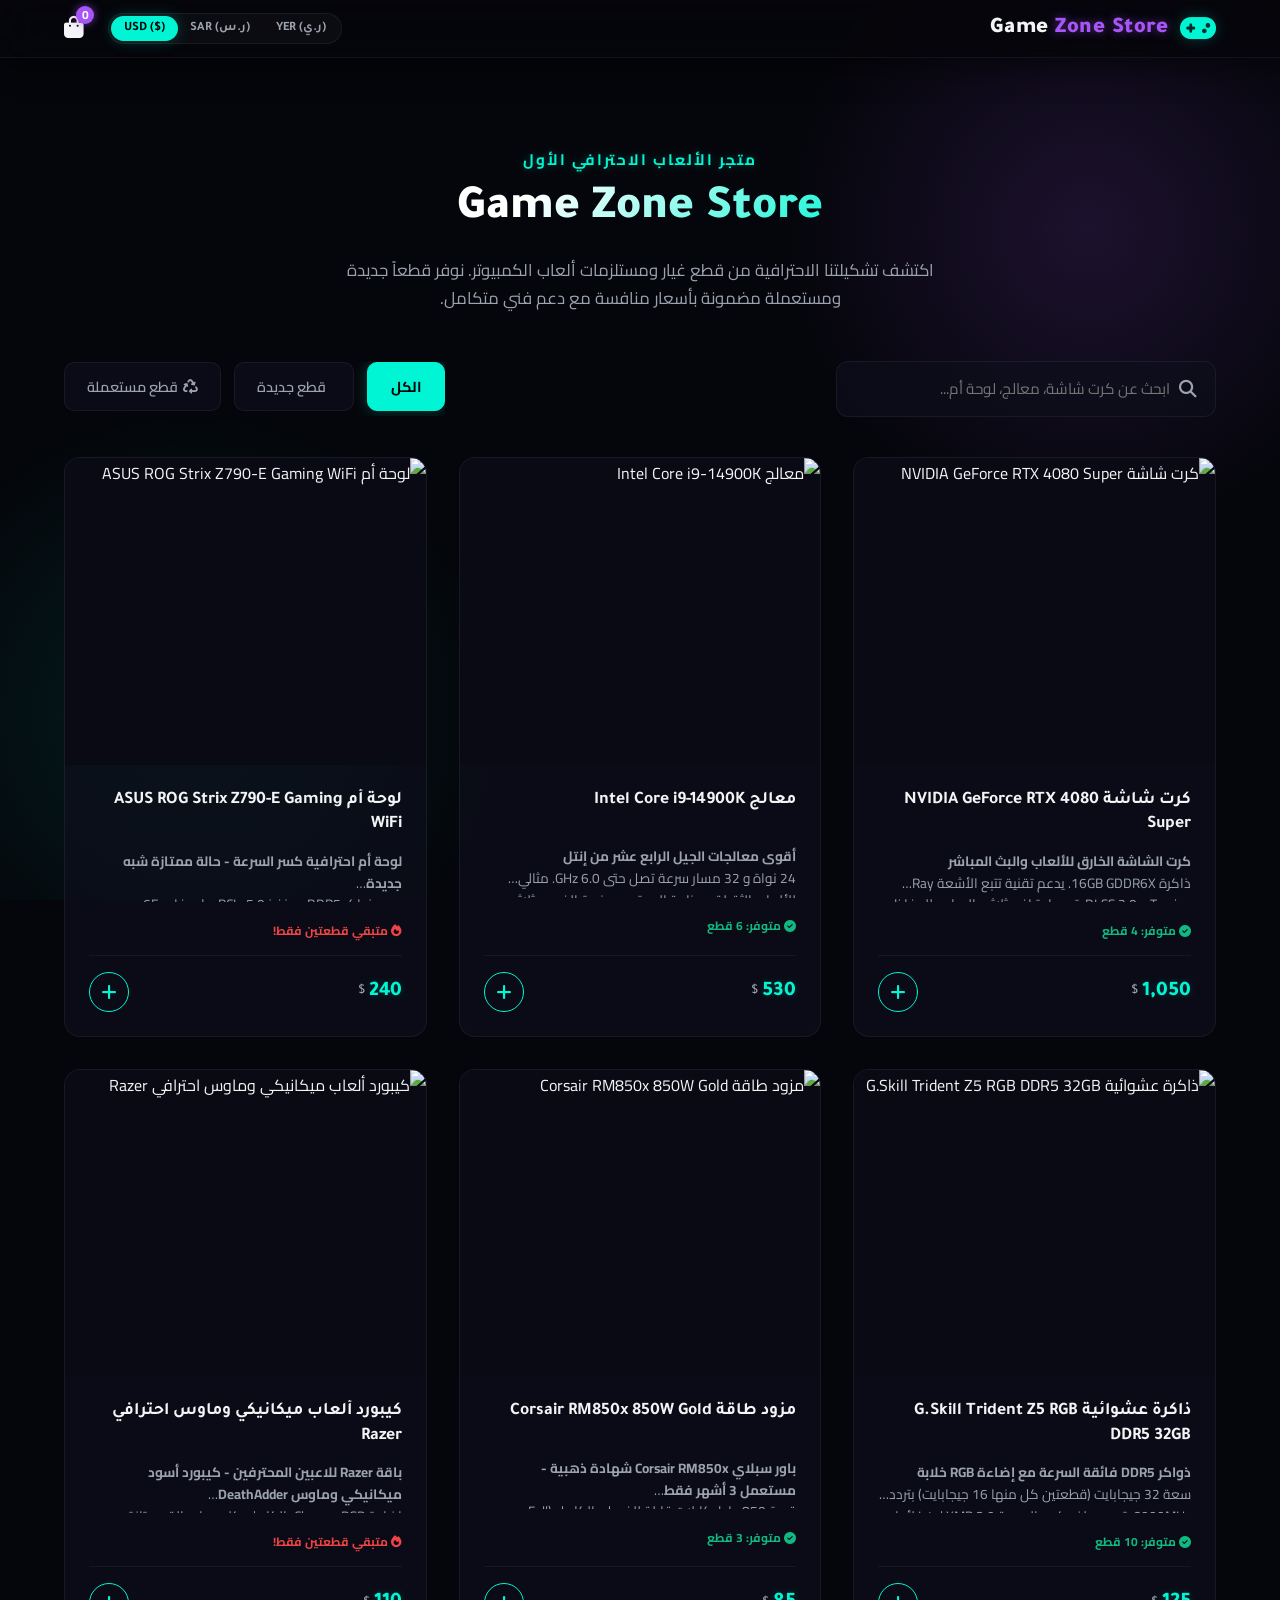
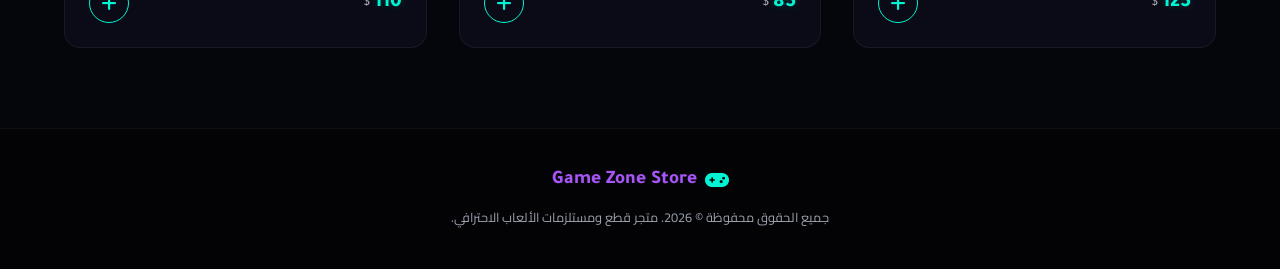
==== commit ebe62af1: "Add files via upload" ====
--- a/ecommerce/static/index.html
+++ b/ecommerce/static/index.html
@@ -29,6 +29,7 @@
                 <div class="currency-switcher" id="store-currency-switcher">
                     <button type="button" class="currency-btn active" id="cur-btn-usd" onclick="changeStoreCurrency('USD')">USD ($)</button>
                     <button type="button" class="currency-btn" id="cur-btn-sar" onclick="changeStoreCurrency('SAR')">SAR (ر.س)</button>
+                    <button type="button" class="currency-btn" id="cur-btn-yer" onclick="changeStoreCurrency('YER')">YER (ر.ي)</button>
                 </div>
                 
                 <div class="cart-icon-wrapper" id="cart-trigger" onclick="toggleCart(true)">
@@ -147,7 +148,7 @@
                     <div class="form-row">
                         <div class="form-group">
                             <label for="checkout-phone">رقم الجوال *</label>
-                            <input type="tel" id="checkout-phone" required placeholder="05xxxxxxxx" pattern="^05[0-9]{8}$" title="رقم جوال سعودي يبدأ بـ 05 ويتكون من 10 أرقام">
+                            <input type="tel" id="checkout-phone" required placeholder="مثال: +9665xxxxxxxx أو +967xxxxxxx" title="يرجى إدخال رقم هاتف صالح مع رمز الدولة">
                         </div>
                         <div class="form-group">
                             <label for="checkout-city">المدينة *</label>
@@ -176,6 +177,18 @@
                         <button type="button" class="payment-tab-btn" id="tab-btn-card" onclick="switchPaymentTab('card')">
                             <i class="fa-solid fa-credit-card"></i>
                             <span>بطاقة مدى / ائتمان</span>
+                        </button>
+                        <button type="button" class="payment-tab-btn" id="tab-btn-bcash" onclick="switchPaymentTab('bcash')">
+                            <i class="fa-solid fa-mobile-screen-button"></i>
+                            <span>B-Cash (البسيري)</span>
+                        </button>
+                        <button type="button" class="payment-tab-btn" id="tab-btn-qurooshi" onclick="switchPaymentTab('qurooshi')">
+                            <i class="fa-solid fa-wallet"></i>
+                            <span>محفظة قروشي (أمجاد)</span>
+                        </button>
+                        <button type="button" class="payment-tab-btn" id="tab-btn-kuraimi" onclick="switchPaymentTab('kuraimi')">
+                            <i class="fa-solid fa-building-columns"></i>
+                            <span>بنك الكريمي</span>
                         </button>
                     </div>
 
@@ -281,6 +294,54 @@
                         </div>
                     </div>
 
+                    <!-- 4. B-Cash Panel -->
+                    <div class="payment-panel" id="panel-bcash">
+                        <div class="bank-info-card">
+                            <p style="font-size: 0.85rem; color: var(--text-muted); margin-bottom: 0.5rem;">يرجى تحويل المبلغ المطلوب عبر خدمة B-Cash (بنك البسيري) إلى الرقم التالي:</p>
+                            <div class="bank-detail-row">
+                                <span class="bank-label">رقم حساب B-Cash</span>
+                                <span class="bank-value" id="bcash-number-display" style="font-family: monospace; font-size: 1.05rem; letter-spacing: 1px; color: var(--primary-color);">770000000</span>
+                            </div>
+                            <!-- Receipt upload simulator -->
+                            <div class="receipt-upload-box" onclick="simulateReceiptUpload()">
+                                <i class="fa-solid fa-cloud-arrow-up"></i>
+                                <span>اضغط هنا لرفع صورة إشعار تحويل B-Cash (اختياري)</span>
+                            </div>
+                        </div>
+                    </div>
+
+                    <!-- 5. Qurooshi Panel -->
+                    <div class="payment-panel" id="panel-qurooshi">
+                        <div class="bank-info-card">
+                            <p style="font-size: 0.85rem; color: var(--text-muted); margin-bottom: 0.5rem;">يرجى تحويل المبلغ المطلوب عبر محفظة قروشي (بنك أمجاد) إلى الرقم التالي:</p>
+                            <div class="bank-detail-row">
+                                <span class="bank-label">رقم محفظة قروشي</span>
+                                <span class="bank-value" id="qurooshi-number-display" style="font-family: monospace; font-size: 1.05rem; letter-spacing: 1px; color: var(--primary-color);">771000000</span>
+                            </div>
+                            <!-- Receipt upload simulator -->
+                            <div class="receipt-upload-box" onclick="simulateReceiptUpload()">
+                                <i class="fa-solid fa-cloud-arrow-up"></i>
+                                <span>اضغط هنا لرفع صورة إشعار تحويل قروشي (اختياري)</span>
+                            </div>
+                        </div>
+                    </div>
+
+                    <!-- 6. Kuraimi Panel -->
+                    <div class="payment-panel" id="panel-kuraimi">
+                        <div class="bank-info-card">
+                            <p style="font-size: 0.85rem; color: var(--text-muted); margin-bottom: 0.5rem;">يرجى تحويل المبلغ المطلوب إلى حساب بنك الكريمي التالي:</p>
+                            <div class="bank-detail-row">
+                                <span class="bank-label">رقم حساب الكريمي</span>
+                                <span class="bank-value" id="kuraimi-number-display" style="font-family: monospace; font-size: 1.05rem; letter-spacing: 1px; color: var(--primary-color);">3000000</span>
+                            </div>
+                            <!-- Receipt upload simulator -->
+                            <div class="receipt-upload-box" onclick="simulateReceiptUpload()">
+                                <i class="fa-solid fa-cloud-arrow-up"></i>
+                                <span>اضغط هنا لرفع صورة إشعار تحويل الكريمي (اختياري)</span>
+                            </div>
+                        </div>
+                    </div>
+
                     <!-- Checkout Summary & Action -->
                     <div style="background: rgba(255,255,255,0.02); padding: 1rem; border-radius: 10px; margin-bottom: 1.5rem; display: flex; justify-content: space-between; font-weight: 700; font-size: 1.1rem; border: 1px solid rgba(255,255,255,0.05)">
                         <span>المبلغ الإجمالي المطلوب دفعه:</span>
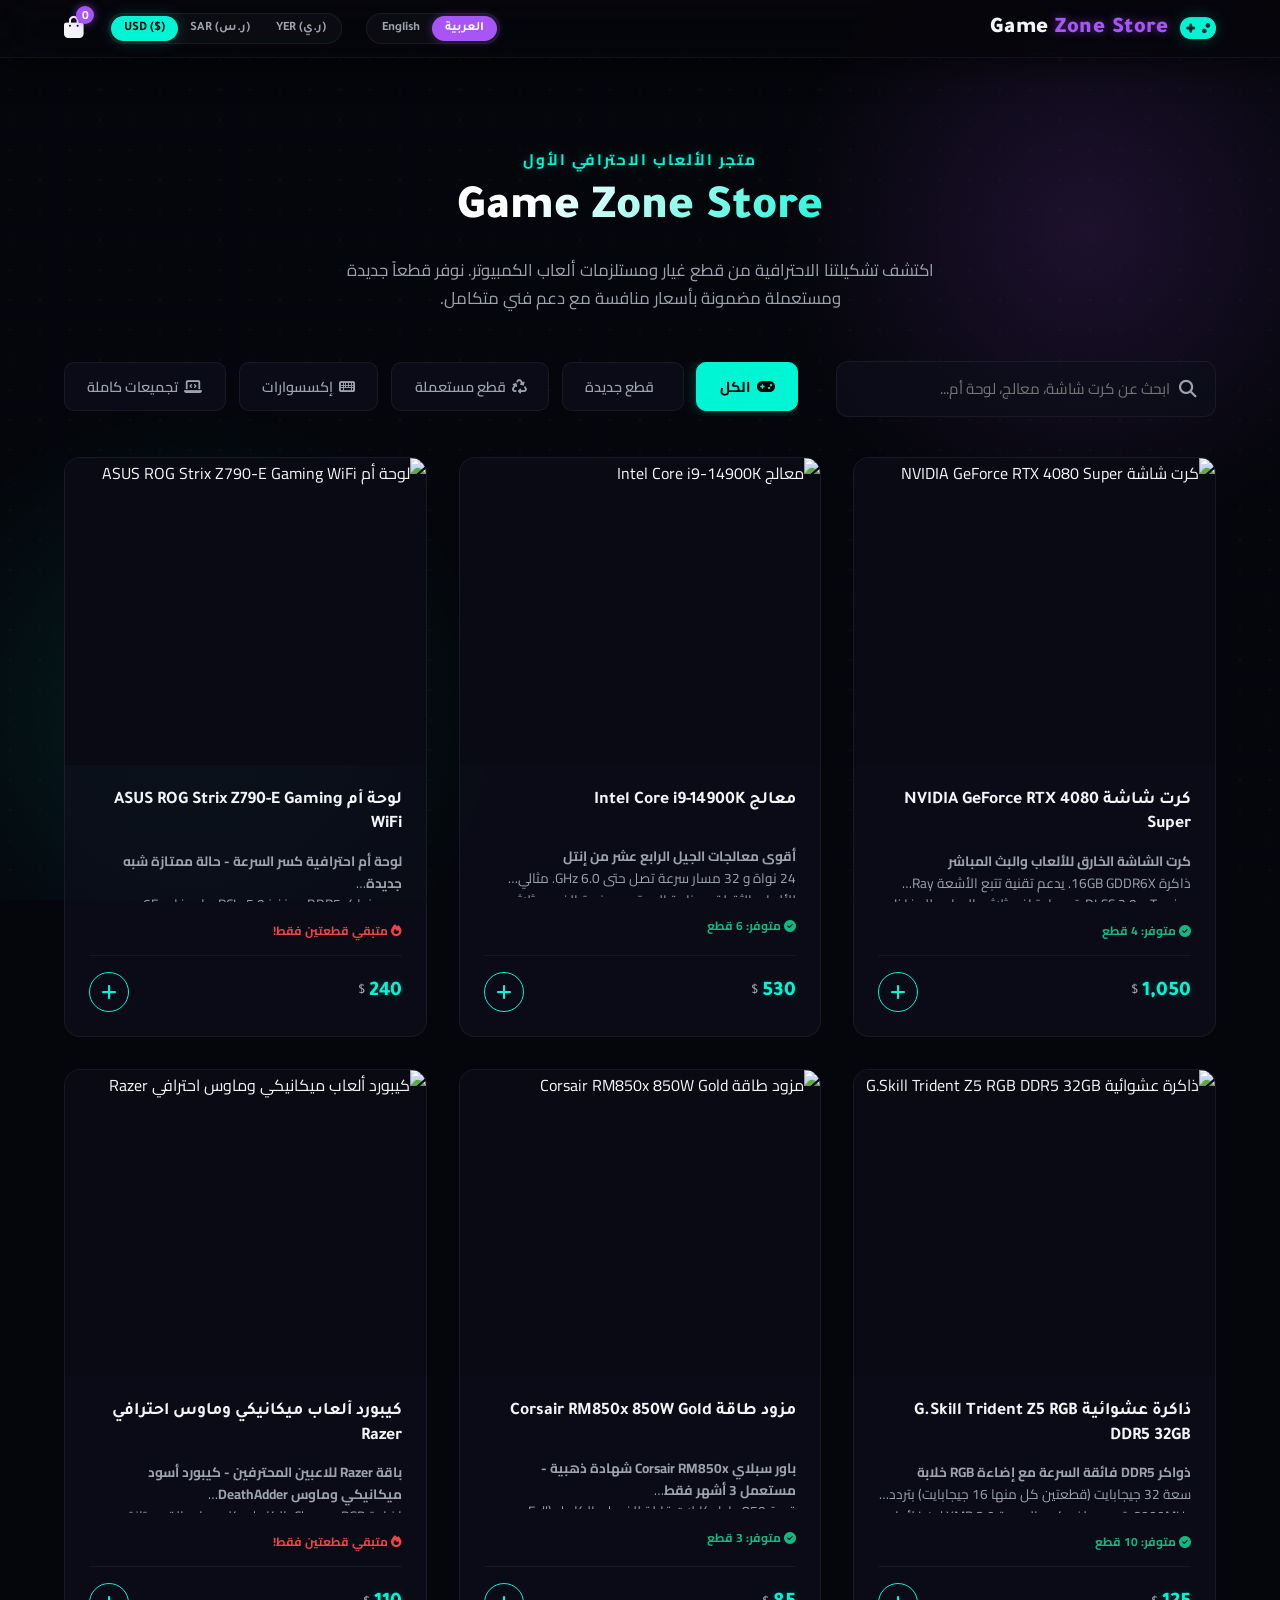
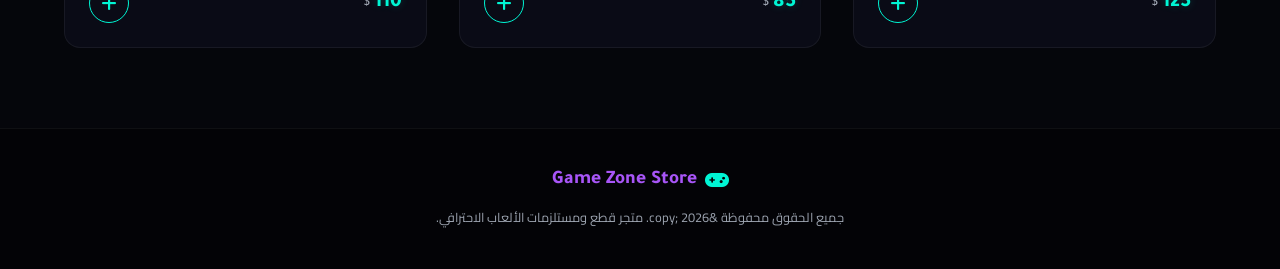
==== commit c1a12676: "Add files via upload" ====
--- a/ecommerce/static/index.html
+++ b/ecommerce/static/index.html
@@ -25,6 +25,12 @@
             </a>
             
             <div class="nav-actions">
+                <!-- Language Switcher -->
+                <div class="language-switcher" id="store-language-switcher">
+                    <button type="button" class="lang-btn active" id="lang-btn-ar" onclick="changeStoreLanguage('ar')">العربية</button>
+                    <button type="button" class="lang-btn" id="lang-btn-en" onclick="changeStoreLanguage('en')">English</button>
+                </div>
+                
                 <!-- Currency Switcher -->
                 <div class="currency-switcher" id="store-currency-switcher">
                     <button type="button" class="currency-btn active" id="cur-btn-usd" onclick="changeStoreCurrency('USD')">USD ($)</button>
@@ -45,9 +51,9 @@
         <!-- Hero Welcome Section -->
         <section class="hero-section">
             <div class="container">
-                <span class="hero-subtitle">متجر الألعاب الاحترافي الأول</span>
+                <span class="hero-subtitle" data-i18n="hero_subtitle">متجر الألعاب الاحترافي الأول</span>
                 <h1 class="hero-title" id="hero-store-title">Game Zone Store</h1>
-                <p class="hero-desc">اكتشف تشكيلتنا الاحترافية من قطع غيار ومستلزمات ألعاب الكمبيوتر. نوفر قطعاً جديدة ومستعملة مضمونة بأسعار منافسة مع دعم فني متكامل.</p>
+                <p class="hero-desc" data-i18n="hero_desc">اكتشف تشكيلتنا الاحترافية من قطع غيار ومستلزمات ألعاب الكمبيوتر. نوفر قطعاً جديدة ومستعملة مضمونة بأسعار منافسة مع دعم فني متكامل.</p>
             </div>
         </section>
 
@@ -55,12 +61,10 @@
         <section class="store-controls container">
             <div class="search-box">
                 <i class="fa-solid fa-magnifying-glass"></i>
-                <input type="text" id="search-input" placeholder="ابحث عن كرت شاشة، معالج، لوحة أم..." oninput="filterProducts()">
+                <input type="text" id="search-input" data-i18n-placeholder="search_placeholder" placeholder="ابحث عن كرت شاشة، معالج، لوحة أم..." oninput="filterProducts()">
             </div>
             <div class="categories-container" id="categories-list">
-                <button class="category-btn active" onclick="selectCategory('all', this)">الكل</button>
-                <button class="category-btn" onclick="selectCategory('جديد', this)"><i class="fa-solid fa-sparkles" style="margin-left: 5px;"></i>قطع جديدة</button>
-                <button class="category-btn" onclick="selectCategory('مستعمل', this)"><i class="fa-solid fa-recycle" style="margin-left: 5px;"></i>قطع مستعملة</button>
+                <!-- Will be loaded dynamically via JavaScript -->
             </div>
         </section>
 
@@ -83,7 +87,7 @@
                 <i class="fa-solid fa-gamepad" style="color: var(--primary-color);"></i>
                 <span id="footer-store-name">Game Zone<span> Store</span></span>
             </div>
-            <p class="footer-copy">جميع الحقوق محفوظة &copy; 2026. متجر قطع ومستلزمات الألعاب الاحترافي.</p>
+            <p class="footer-copy" data-i18n="footer_copy">جميع الحقوق محفوظة &copy; 2026. متجر قطع ومستلزمات الألعاب الاحترافي.</p>
         </div>
     </footer>
 
@@ -91,7 +95,7 @@
     <div class="cart-drawer-overlay" id="cart-drawer-overlay" onclick="toggleCart(false)">
         <div class="cart-drawer" onclick="event.stopPropagation()">
             <div class="cart-header">
-                <h2><i class="fa-solid fa-cart-shopping"></i> عربة التسوق</h2>
+                <h2><i class="fa-solid fa-cart-shopping"></i> <span data-i18n="cart_title">عربة التسوق</span></h2>
                 <button class="close-btn" onclick="toggleCart(false)"><i class="fa-solid fa-xmark"></i></button>
             </div>
             
@@ -99,28 +103,28 @@
                 <!-- Dynamic cart items will render here -->
                 <div class="empty-cart-message">
                     <i class="fa-solid fa-gamepad"></i>
-                    <p>عربتك فارغة من العتاد حالياً</p>
+                    <p data-i18n="cart_empty">عربتك فارغة من العتاد حالياً</p>
                 </div>
             </div>
 
             <div class="cart-footer">
                 <!-- Promo Code Box -->
                 <div style="display: flex; gap: 8px; margin-bottom: 12px; border-bottom: 1px solid rgba(255,255,255,0.05); padding-bottom: 12px;">
-                    <input type="text" id="cart-promo-input" placeholder="كوبون الخصم (مثال: GAME20)" style="flex-grow: 1; padding: 0.5rem 0.8rem; border-radius: 8px; background: rgba(255,255,255,0.02); border: 1px solid rgba(255,255,255,0.08); color: #fff; font-family: var(--font-cairo); font-size: 0.8rem; outline: none;">
-                    <button type="button" class="btn-primary" style="padding: 0.5rem 1rem; font-size: 0.8rem; border-radius: 8px; font-weight:700;" onclick="applyPromoCode()">تطبيق</button>
+                    <input type="text" id="cart-promo-input" data-i18n-placeholder="promo_placeholder" placeholder="كوبون الخصم (مثال: GAME20)" style="flex-grow: 1; padding: 0.5rem 0.8rem; border-radius: 8px; background: rgba(255,255,255,0.02); border: 1px solid rgba(255,255,255,0.08); color: #fff; font-family: var(--font-cairo); font-size: 0.8rem; outline: none;">
+                    <button type="button" class="btn-primary" style="padding: 0.5rem 1rem; font-size: 0.8rem; border-radius: 8px; font-weight:700;" onclick="applyPromoCode()" data-i18n="apply_promo">تطبيق</button>
                 </div>
                 <!-- Discount Row -->
                 <div id="cart-discount-row" style="display: none; justify-content: space-between; align-items: center; font-size: 0.95rem; color: #00f5d4; margin-bottom: 8px; font-weight:600;">
-                    <span>خصم الكوبون (<span id="discount-pct-label">0</span>%):</span>
+                    <span><span data-i18n="coupon_discount">خصم الكوبون</span> (<span id="discount-pct-label">0</span>%):</span>
                     <span id="cart-discount-value">-0 $</span>
                 </div>
 
                 <div class="cart-summary-row">
-                    <span>المجموع الإجمالي:</span>
+                    <span data-i18n="cart_total">المجموع الإجمالي:</span>
                     <span class="cart-summary-total" id="cart-total-value">0 $</span>
                 </div>
                 <button class="checkout-btn" id="cart-checkout-btn" onclick="openCheckoutModal()" disabled>
-                    <i class="fa-solid fa-credit-card"></i> إتمام عملية الشراء
+                    <i class="fa-solid fa-credit-card"></i> <span data-i18n="checkout_btn">إتمام عملية الشراء</span>
                 </button>
             </div>
         </div>
@@ -130,7 +134,7 @@
     <div class="modal-overlay" id="checkout-modal-overlay">
         <div class="modal-content">
             <div class="modal-header">
-                <h3>إتمام طلب الشراء والدفع</h3>
+                <h3><span data-i18n="checkout_title">إتمام طلب الشراء والدفع</span></h3>
                 <button class="close-btn" onclick="closeCheckoutModal()"><i class="fa-solid fa-xmark"></i></button>
             </div>
             
@@ -138,57 +142,57 @@
             <div class="modal-body" id="checkout-form-body">
                 <form id="checkout-form" onsubmit="submitOrder(event)">
                     <!-- Contact Info -->
-                    <h4 style="margin-bottom: 1rem; color: #fff; font-size: 1rem; border-bottom: 1px solid rgba(255,255,255,0.05); padding-bottom: 5px;"><i class="fa-solid fa-user-tie" style="color: var(--primary-color); margin-left: 8px;"></i>بيانات الشحن والتوصيل</h4>
+                    <h4 style="margin-bottom: 1rem; color: #fff; font-size: 1rem; border-bottom: 1px solid rgba(255,255,255,0.05); padding-bottom: 5px;"><i class="fa-solid fa-user-tie" style="color: var(--primary-color); margin-left: 8px;"></i><span data-i18n="shipping_info">بيانات الشحن والتوصيل</span></h4>
                     
                     <div class="form-group">
-                        <label for="checkout-name">الاسم الكامل *</label>
-                        <input type="text" id="checkout-name" required placeholder="أدخل اسمك ثلاثي">
+                        <label for="checkout-name" data-i18n="checkout_name_label">الاسم الكامل *</label>
+                        <input type="text" id="checkout-name" required data-i18n-placeholder="checkout_name_placeholder" placeholder="أدخل اسمك ثلاثي">
                     </div>
                     
                     <div class="form-row">
                         <div class="form-group">
-                            <label for="checkout-phone">رقم الجوال *</label>
-                            <input type="tel" id="checkout-phone" required placeholder="مثال: +9665xxxxxxxx أو +967xxxxxxx" title="يرجى إدخال رقم هاتف صالح مع رمز الدولة">
+                            <label for="checkout-phone" data-i18n="checkout_phone_label">رقم الجوال *</label>
+                            <input type="tel" id="checkout-phone" required data-i18n-placeholder="checkout_phone_placeholder" placeholder="مثال: +9665xxxxxxxx أو +967xxxxxxx" title="يرجى إدخال رقم هاتف صالح مع رمز الدولة">
                         </div>
                         <div class="form-group">
-                            <label for="checkout-city">المدينة *</label>
-                            <input type="text" id="checkout-city" required placeholder="مثال: الرياض">
+                            <label for="checkout-city" data-i18n="checkout_city_label">المدينة *</label>
+                            <input type="text" id="checkout-city" required data-i18n-placeholder="checkout_city_placeholder" placeholder="مثال: الرياض">
                         </div>
                     </div>
                     
                     <div class="form-group">
-                        <label for="checkout-address">العنوان التفصيلي للحي والشارع *</label>
-                        <textarea id="checkout-address" rows="2" required placeholder="مثال: حي الياسمين، شارع الملقا، مبنى رقم 12"></textarea>
+                        <label for="checkout-address" data-i18n="checkout_address_label">العنوان التفصيلي للحي والشارع *</label>
+                        <textarea id="checkout-address" rows="2" required data-i18n-placeholder="checkout_address_placeholder" placeholder="مثال: حي الياسمين، شارع الملقا، مبنى رقم 12"></textarea>
                     </div>
 
                     <!-- Payment Selector -->
-                    <h4 style="margin: 1.5rem 0 1rem 0; color: #fff; font-size: 1rem; border-bottom: 1px solid rgba(255,255,255,0.05); padding-bottom: 5px;"><i class="fa-solid fa-wallet" style="color: var(--primary-color); margin-left: 8px;"></i>طريقة الدفع المفضلة</h4>
+                    <h4 style="margin: 1.5rem 0 1rem 0; color: #fff; font-size: 1rem; border-bottom: 1px solid rgba(255,255,255,0.05); padding-bottom: 5px;"><i class="fa-solid fa-wallet" style="color: var(--primary-color); margin-left: 8px;"></i><span data-i18n="payment_method">طريقة الدفع المفضلة</span></h4>
                     
                     <div class="payment-tabs" id="checkout-payment-tabs">
                         <!-- Will display based on settings -->
                         <button type="button" class="payment-tab-btn active" id="tab-btn-cod" onclick="switchPaymentTab('cod')">
                             <i class="fa-solid fa-hand-holding-dollar"></i>
-                            <span>الدفع عند الاستلام</span>
+                            <span data-i18n="pay_cod">الدفع عند الاستلام</span>
                         </button>
                         <button type="button" class="payment-tab-btn" id="tab-btn-bank" onclick="switchPaymentTab('bank')">
                             <i class="fa-solid fa-building-columns"></i>
-                            <span>تحويل بنكي</span>
+                            <span data-i18n="pay_bank">تحويل بنكي</span>
                         </button>
                         <button type="button" class="payment-tab-btn" id="tab-btn-card" onclick="switchPaymentTab('card')">
                             <i class="fa-solid fa-credit-card"></i>
-                            <span>بطاقة مدى / ائتمان</span>
+                            <span data-i18n="pay_card">بطاقة مدى / ائتمان</span>
                         </button>
                         <button type="button" class="payment-tab-btn" id="tab-btn-bcash" onclick="switchPaymentTab('bcash')">
                             <i class="fa-solid fa-mobile-screen-button"></i>
-                            <span>B-Cash (البسيري)</span>
+                            <span data-i18n="pay_bcash">B-Cash (البسيري)</span>
                         </button>
                         <button type="button" class="payment-tab-btn" id="tab-btn-qurooshi" onclick="switchPaymentTab('qurooshi')">
                             <i class="fa-solid fa-wallet"></i>
-                            <span>محفظة قروشي (أمجاد)</span>
+                            <span data-i18n="pay_qurooshi">محفظة قروشي (أمجاد)</span>
                         </button>
                         <button type="button" class="payment-tab-btn" id="tab-btn-kuraimi" onclick="switchPaymentTab('kuraimi')">
                             <i class="fa-solid fa-building-columns"></i>
-                            <span>بنك الكريمي</span>
+                            <span data-i18n="pay_kuraimi">بنك الكريمي</span>
                         </button>
                     </div>
 
@@ -197,25 +201,25 @@
                     <div class="payment-panel active" id="panel-cod">
                         <p style="font-size: 0.9rem; color: var(--text-muted); line-height: 1.6;">
                             <i class="fa-solid fa-circle-info" style="color: var(--primary-color); margin-left: 5px;"></i>
-                            الدفع نقداً أو ببطاقة مدى عند استلام الطلب من المندوب. لا توجد رسوم إضافية على التوصيل.
+                            <span data-i18n="cod_info">الدفع نقداً أو ببطاقة مدى عند استلام الطلب من المندوب. لا توجد رسوم إضافية على التوصيل.</span>
                         </p>
                     </div>
 
                     <!-- 2. Bank Transfer Panel -->
                     <div class="payment-panel" id="panel-bank">
                         <div class="bank-info-card">
-                            <p style="font-size: 0.85rem; color: var(--text-muted); margin-bottom: 0.5rem;">يرجى تحويل المبلغ المطلوب إلى الحساب البنكي التالي:</p>
+                            <p style="font-size: 0.85rem; color: var(--text-muted); margin-bottom: 0.5rem;" data-i18n="bank_info_text">يرجى تحويل المبلغ المطلوب إلى الحساب البنكي التالي:</p>
                             
                             <div class="bank-detail-row">
-                                <span class="bank-label">اسم البنك</span>
+                                <span class="bank-label" data-i18n="bank_name">اسم البنك</span>
                                 <span class="bank-value" id="bank-name-display">مصرف الراجحي</span>
                             </div>
                             <div class="bank-detail-row">
-                                <span class="bank-label">صاحب الحساب</span>
+                                <span class="bank-label" data-i18n="bank_holder">صاحب الحساب</span>
                                 <span class="bank-value" id="bank-holder-display">مؤسسة منطقة الألعاب التجارية</span>
                             </div>
                             <div class="bank-detail-row">
-                                <span class="bank-label">رقم الآيبان IBAN</span>
+                                <span class="bank-label" data-i18n="bank_iban">رقم الآيبان IBAN</span>
                                 <span class="bank-value">
                                     <span id="bank-iban-display" style="font-family: monospace; font-size: 0.95rem; direction: ltr;">SA9380000123456789012345</span>
                                     <button type="button" class="copy-btn" onclick="copyIban()"><i class="fa-solid fa-copy"></i></button>
@@ -225,12 +229,12 @@
                             <!-- Receipt upload simulator -->
                             <div class="receipt-upload-box" onclick="simulateReceiptUpload()">
                                 <i class="fa-solid fa-cloud-arrow-up"></i>
-                                <span>اضغط هنا لرفع صورة إيصال التحويل (اختياري)</span>
+                                <span data-i18n="upload_receipt">اضغط هنا لرفع صورة إيصال التحويل (اختياري)</span>
                                 <input type="file" id="bank-receipt-file" style="display: none;" accept="image/*" onchange="handleReceiptUploaded(this)">
                             </div>
                             <div class="receipt-preview" id="receipt-upload-preview">
-                                <span><i class="fa-solid fa-circle-check"></i> تم إرفاق صورة إيصال التحويل بنجاح</span>
-                                <button type="button" class="btn-danger" style="padding: 2px 8px; font-size: 0.75rem;" onclick="removeReceipt()">حذف</button>
+                                <span><i class="fa-solid fa-circle-check"></i> <span data-i18n="receipt_attached">تم إرفاق صورة إيصال التحويل بنجاح</span></span>
+                                <button type="button" class="btn-danger" style="padding: 2px 8px; font-size: 0.75rem;" onclick="removeReceipt()" data-i18n="delete_btn">حذف</button>
                             </div>
                         </div>
                     </div>
@@ -249,11 +253,11 @@
                                     <div class="card-number-display" id="v-card-number">•••• •••• •••• ••••</div>
                                     <div class="card-holder-info">
                                         <div>
-                                            <div class="card-holder-label">صاحب البطاقة</div>
+                                            <div class="card-holder-label" data-i18n="card_holder_title">صاحب البطاقة</div>
                                             <div class="card-holder-name-display" id="v-card-holder">CARDHOLDER NAME</div>
                                         </div>
                                         <div class="card-expiry-display">
-                                            <div class="card-holder-label">الانتهاء</div>
+                                            <div class="card-holder-label" data-i18n="card_expiry_title">الانتهاء</div>
                                             <div class="card-expiry-val" id="v-card-expiry">MM/YY</div>
                                         </div>
                                     </div>
@@ -264,7 +268,7 @@
                                     <div class="card-signature-strip">
                                         <div class="card-cvv-display" id="v-card-cvv">•••</div>
                                     </div>
-                                    <div class="card-back-text">
+                                    <div class="card-back-text" data-i18n="card_back_text">
                                         تخضع هذه البطاقة لشروط الاستخدام المعتمدة. للاستخدام الفردي فقط. صممت لأغراض المحاكاة والشراء التجريبي.
                                     </div>
                                 </div>
@@ -273,22 +277,22 @@
 
                         <!-- Card Inputs -->
                         <div class="form-group">
-                            <label for="card-holder">اسم حامل البطاقة (بالإنجليزية كما هو مطبوع) *</label>
+                            <label for="card-holder" data-i18n="card_holder_label">اسم حامل البطاقة (بالإنجليزية كما هو مطبوع) *</label>
                             <input type="text" id="card-holder" placeholder="MOHAMMED AL-OTAIBI" oninput="updateCardDetails()" onfocus="setCardFlip(false)">
                         </div>
                         
                         <div class="form-group">
-                            <label for="card-number">رقم البطاقة *</label>
+                            <label for="card-number" data-i18n="card_number_label">رقم البطاقة *</label>
                             <input type="text" id="card-number" placeholder="4000 1234 5678 9010" maxlength="19" oninput="updateCardDetails()" onfocus="setCardFlip(false)">
                         </div>
 
                         <div class="form-row">
                             <div class="form-group">
-                                <label for="card-expiry">تاريخ الانتهاء *</label>
+                                <label for="card-expiry" data-i18n="card_expiry_label">تاريخ الانتهاء *</label>
                                 <input type="text" id="card-expiry" placeholder="MM/YY" maxlength="5" oninput="updateCardDetails()" onfocus="setCardFlip(false)">
                             </div>
                             <div class="form-group">
-                                <label for="card-cvv">الرمز السري (CVV) *</label>
+                                <label for="card-cvv" data-i18n="card_cvv_label">الرمز السري (CVV) *</label>
                                 <input type="password" id="card-cvv" placeholder="•••" maxlength="3" oninput="updateCardDetails()" onfocus="setCardFlip(true)" onblur="setCardFlip(false)">
                             </div>
                         </div>
@@ -297,15 +301,15 @@
                     <!-- 4. B-Cash Panel -->
                     <div class="payment-panel" id="panel-bcash">
                         <div class="bank-info-card">
-                            <p style="font-size: 0.85rem; color: var(--text-muted); margin-bottom: 0.5rem;">يرجى تحويل المبلغ المطلوب عبر خدمة B-Cash (بنك البسيري) إلى الرقم التالي:</p>
-                            <div class="bank-detail-row">
-                                <span class="bank-label">رقم حساب B-Cash</span>
+                            <p style="font-size: 0.85rem; color: var(--text-muted); margin-bottom: 0.5rem;" data-i18n="bcash_info_text">يرجى تحويل المبلغ المطلوب عبر خدمة B-Cash (بنك البسيري) إلى الرقم التالي:</p>
+                            <div class="bank-detail-row">
+                                <span class="bank-label" data-i18n="bcash_number">رقم حساب B-Cash</span>
                                 <span class="bank-value" id="bcash-number-display" style="font-family: monospace; font-size: 1.05rem; letter-spacing: 1px; color: var(--primary-color);">770000000</span>
                             </div>
                             <!-- Receipt upload simulator -->
                             <div class="receipt-upload-box" onclick="simulateReceiptUpload()">
                                 <i class="fa-solid fa-cloud-arrow-up"></i>
-                                <span>اضغط هنا لرفع صورة إشعار تحويل B-Cash (اختياري)</span>
+                                <span data-i18n="upload_bcash_receipt">اضغط هنا لرفع صورة إشعار تحويل B-Cash (اختياري)</span>
                             </div>
                         </div>
                     </div>
@@ -313,15 +317,15 @@
                     <!-- 5. Qurooshi Panel -->
                     <div class="payment-panel" id="panel-qurooshi">
                         <div class="bank-info-card">
-                            <p style="font-size: 0.85rem; color: var(--text-muted); margin-bottom: 0.5rem;">يرجى تحويل المبلغ المطلوب عبر محفظة قروشي (بنك أمجاد) إلى الرقم التالي:</p>
-                            <div class="bank-detail-row">
-                                <span class="bank-label">رقم محفظة قروشي</span>
+                            <p style="font-size: 0.85rem; color: var(--text-muted); margin-bottom: 0.5rem;" data-i18n="qurooshi_info_text">يرجى تحويل المبلغ المطلوب عبر محفظة قروشي (بنك أمجاد) إلى الرقم التالي:</p>
+                            <div class="bank-detail-row">
+                                <span class="bank-label" data-i18n="qurooshi_number">رقم محفظة قروشي</span>
                                 <span class="bank-value" id="qurooshi-number-display" style="font-family: monospace; font-size: 1.05rem; letter-spacing: 1px; color: var(--primary-color);">771000000</span>
                             </div>
                             <!-- Receipt upload simulator -->
                             <div class="receipt-upload-box" onclick="simulateReceiptUpload()">
                                 <i class="fa-solid fa-cloud-arrow-up"></i>
-                                <span>اضغط هنا لرفع صورة إشعار تحويل قروشي (اختياري)</span>
+                                <span data-i18n="upload_qurooshi_receipt">اضغط هنا لرفع صورة إشعار تحويل قروشي (اختياري)</span>
                             </div>
                         </div>
                     </div>
@@ -329,27 +333,27 @@
                     <!-- 6. Kuraimi Panel -->
                     <div class="payment-panel" id="panel-kuraimi">
                         <div class="bank-info-card">
-                            <p style="font-size: 0.85rem; color: var(--text-muted); margin-bottom: 0.5rem;">يرجى تحويل المبلغ المطلوب إلى حساب بنك الكريمي التالي:</p>
-                            <div class="bank-detail-row">
-                                <span class="bank-label">رقم حساب الكريمي</span>
+                            <p style="font-size: 0.85rem; color: var(--text-muted); margin-bottom: 0.5rem;" data-i18n="kuraimi_info_text">يرجى تحويل المبلغ المطلوب إلى حساب بنك الكريمي التالي:</p>
+                            <div class="bank-detail-row">
+                                <span class="bank-label" data-i18n="kuraimi_number">رقم حساب الكريمي</span>
                                 <span class="bank-value" id="kuraimi-number-display" style="font-family: monospace; font-size: 1.05rem; letter-spacing: 1px; color: var(--primary-color);">3000000</span>
                             </div>
                             <!-- Receipt upload simulator -->
                             <div class="receipt-upload-box" onclick="simulateReceiptUpload()">
                                 <i class="fa-solid fa-cloud-arrow-up"></i>
-                                <span>اضغط هنا لرفع صورة إشعار تحويل الكريمي (اختياري)</span>
+                                <span data-i18n="upload_kuraimi_receipt">اضغط هنا لرفع صورة إشعار تحويل الكريمي (اختياري)</span>
                             </div>
                         </div>
                     </div>
 
                     <!-- Checkout Summary & Action -->
                     <div style="background: rgba(255,255,255,0.02); padding: 1rem; border-radius: 10px; margin-bottom: 1.5rem; display: flex; justify-content: space-between; font-weight: 700; font-size: 1.1rem; border: 1px solid rgba(255,255,255,0.05)">
-                        <span>المبلغ الإجمالي المطلوب دفعه:</span>
+                        <span data-i18n="checkout_total_price_label">المبلغ الإجمالي المطلوب دفعه:</span>
                         <span style="color: var(--text-gold);" id="checkout-total-price">0 $</span>
                     </div>
 
                     <button type="submit" class="checkout-btn" id="submit-order-btn">
-                        <i class="fa-solid fa-circle-check"></i> تأكيد الطلب والدفع
+                        <i class="fa-solid fa-circle-check"></i> <span data-i18n="confirm_order">تأكيد الطلب والدفع</span>
                     </button>
                 </form>
             </div>
@@ -360,9 +364,12 @@
                     <div class="success-icon-container">
                         <i class="fa-solid fa-check"></i>
                     </div>
-                    <h4 class="success-title">تم إرسال طلبك بنجاح!</h4>
-                    <p class="success-desc">شكراً لثقتك بمتجرنا. تم استلام طلبك برقم <strong id="success-order-id">#1001</strong> بنجاح. سيقوم فريقنا بالتواصل معك قريباً لتأكيد الشحن والتوصيل.</p>
-                    <button class="btn-primary" style="padding: 0.8rem 2.5rem; border-radius: 50px; margin-top: 1rem;" onclick="closeCheckoutModal()">متابعة التسوق</button>
+                    <h4 class="success-title" data-i18n="success_title">تم إرسال طلبك بنجاح!</h4>
+                    <p class="success-desc" id="success-desc-container">
+                        <!-- Will be updated dynamically in JS for proper AR/EN order details -->
+                        شكراً لثقتك بمتجرنا. تم استلام طلبك برقم <strong id="success-order-id">#1001</strong> بنجاح. سيقوم فريقنا بالتواصل معك قريباً لتأكيد الشحن والتوصيل.
+                    </p>
+                    <button class="btn-primary" style="padding: 0.8rem 2.5rem; border-radius: 50px; margin-top: 1rem;" onclick="closeCheckoutModal()" data-i18n="continue_shopping">متابعة التسوق</button>
                 </div>
             </div>
         </div>
--- a/ecommerce/static/style.css
+++ b/ecommerce/static/style.css
@@ -1,4 +1,4 @@
-@import url('https://fonts.googleapis.com/css2?family=Cairo:wght@300;400;500;600;700;800&family=Tajawal:wght@300;400;500;700;900&display=swap');
+@import url('https://fonts.googleapis.com/css2?family=Cairo:wght@300;400;500;600;700;800&family=Tajawal:wght@300;400;500;700;900&family=Outfit:wght@300;400;500;600;700;800&family=Inter:wght@300;400;500;600;700;800&display=swap');
 
 :root {
     --primary-color: #00f5d4; /* Neon Cyan */
@@ -21,6 +21,7 @@
     
     --font-cairo: 'Cairo', 'Segoe UI', Tahoma, Geneva, Verdana, sans-serif;
     --font-tajawal: 'Tajawal', 'Segoe UI', Tahoma, Geneva, Verdana, sans-serif;
+    --font-outfit: 'Outfit', 'Inter', sans-serif;
     
     --glass-bg: rgba(5, 6, 11, 0.8);
     --glass-blur: blur(20px);
@@ -45,6 +46,26 @@
     min-height: 100vh;
     display: flex;
     flex-direction: column;
+    position: relative;
+}
+
+/* Beautiful dynamic background pattern (subtle cybergrid & micro dot pattern) */
+body::before {
+    content: "";
+    position: fixed;
+    top: 0;
+    left: 0;
+    width: 100%;
+    height: 100%;
+    z-index: -3;
+    pointer-events: none;
+    background-image: 
+        radial-gradient(rgba(0, 245, 212, 0.05) 1.5px, transparent 1.5px),
+        linear-gradient(rgba(168, 85, 247, 0.02) 1px, transparent 1px),
+        linear-gradient(90deg, rgba(168, 85, 247, 0.02) 1px, transparent 1px);
+    background-size: 30px 30px, 90px 90px, 90px 90px;
+    background-position: center;
+    opacity: 0.95;
 }
 
 /* Base Container to limit stretching on ultra-wide screens */
@@ -1845,3 +1866,105 @@
         gap: 0;
     }
 }
+
+/* Language Switcher Styling */
+.language-switcher {
+    display: flex;
+    background: rgba(255, 255, 255, 0.03);
+    border: 1px solid var(--border-color);
+    border-radius: 50px;
+    padding: 2px;
+}
+
+.lang-btn {
+    background: transparent;
+    border: none;
+    color: var(--text-muted);
+    padding: 0.3rem 0.8rem;
+    border-radius: 50px;
+    font-size: 0.8rem;
+    font-weight: 700;
+    cursor: pointer;
+    font-family: var(--font-tajawal);
+    transition: var(--transition-smooth);
+}
+
+.lang-btn:hover {
+    color: #fff;
+    background: rgba(255, 255, 255, 0.04);
+}
+
+.lang-btn.active {
+    background: var(--accent-color);
+    color: #fff;
+    box-shadow: 0 0 10px rgba(168, 85, 247, 0.4);
+}
+
+/* LTR Document Direction Overrides */
+html[dir="ltr"] body {
+    font-family: var(--font-outfit);
+}
+
+html[dir="ltr"] .product-category {
+    right: auto;
+    left: 15px;
+}
+
+html[dir="ltr"] table {
+    text-align: left;
+}
+
+html[dir="ltr"] th {
+    text-align: left;
+}
+
+html[dir="ltr"] .admin-sidebar {
+    border-left: none;
+    border-right: 1px solid rgba(255, 255, 255, 0.05);
+}
+
+html[dir="ltr"] .payment-tab-btn:not(:last-child) {
+    border-left: none;
+    border-right: 1px solid rgba(255, 255, 255, 0.05);
+}
+
+/* Dynamic glow animations & cyberpunk micro-interactions */
+.product-card {
+    transition: transform 0.4s cubic-bezier(0.175, 0.885, 0.32, 1.275), border-color 0.3s, box-shadow 0.3s;
+}
+
+.product-card:hover {
+    box-shadow: 0 15px 35px rgba(0, 245, 212, 0.15), 0 0 15px rgba(168, 85, 247, 0.1);
+    border-color: var(--primary-color);
+}
+
+.category-btn {
+    transition: transform 0.2s, background 0.3s, color 0.3s, box-shadow 0.3s;
+}
+
+.category-btn:hover {
+    transform: translateY(-2px);
+    box-shadow: 0 5px 15px rgba(0, 245, 212, 0.1);
+}
+
+.currency-btn, .lang-btn, .payment-tab-btn {
+    transition: all 0.2s ease-in-out;
+}
+
+.currency-btn:hover, .lang-btn:hover {
+    transform: scale(1.05);
+}
+
+/* Enhance icons with slight pulsing neon glow on hover */
+.logo-container:hover .logo-icon {
+    animation: neonPulse 1.5s infinite alternate;
+}
+
+@keyframes neonPulse {
+    from {
+        text-shadow: 0 0 5px var(--primary-color), 0 0 10px var(--primary-color);
+    }
+    to {
+        text-shadow: 0 0 15px var(--primary-color), 0 0 25px var(--primary-color);
+    }
+}
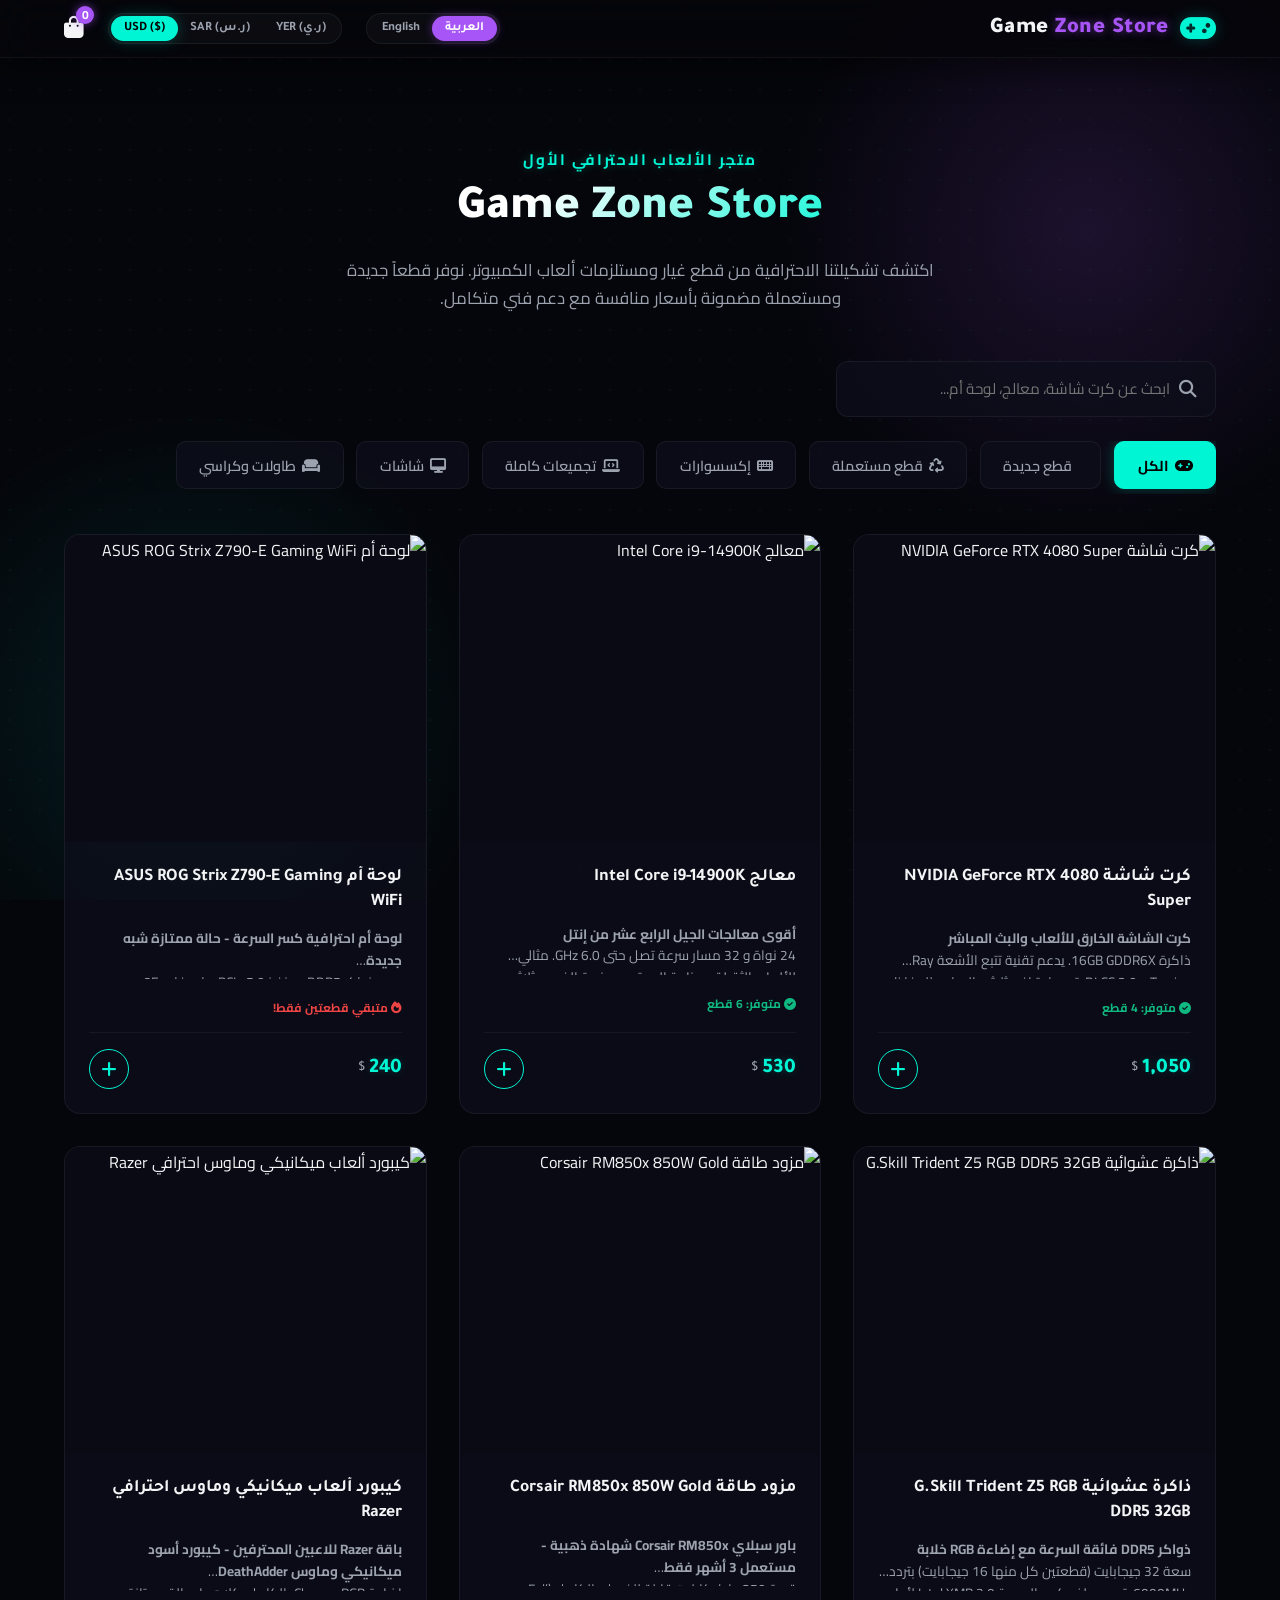
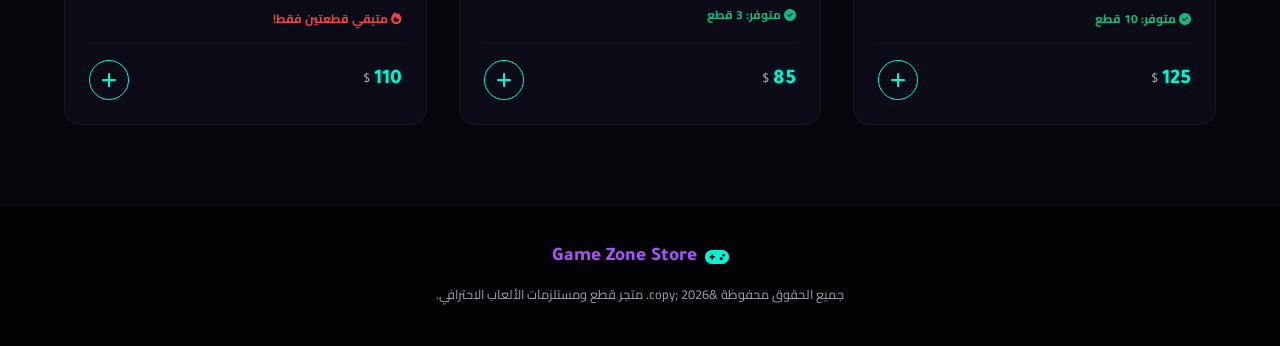
==== commit 1eea7e53: "Add files via upload" ====
--- a/ecommerce/static/index.html
+++ b/ecommerce/static/index.html
@@ -7,7 +7,7 @@
     <!-- FontAwesome for Gaming Icons -->
     <link rel="stylesheet" href="https://cdnjs.cloudflare.com/ajax/libs/font-awesome/6.4.0/css/all.min.css">
     <!-- Main Style Sheet -->
-    <link rel="stylesheet" href="style.css">
+    <link rel="stylesheet" href="style.css?v=2.5">
 </head>
 <body>
     <!-- Animated background glowing circles -->
@@ -352,9 +352,14 @@
                         <span style="color: var(--text-gold);" id="checkout-total-price">0 $</span>
                     </div>
 
-                    <button type="submit" class="checkout-btn" id="submit-order-btn">
-                        <i class="fa-solid fa-circle-check"></i> <span data-i18n="confirm_order">تأكيد الطلب والدفع</span>
-                    </button>
+                    <div style="display: flex; gap: 10px; margin-top: 1.5rem;">
+                        <button type="submit" class="checkout-btn" id="submit-order-btn" style="flex: 2; margin-bottom: 0;">
+                            <i class="fa-solid fa-circle-check"></i> <span data-i18n="confirm_order">تأكيد الطلب والدفع</span>
+                        </button>
+                        <button type="button" class="btn-secondary" onclick="closeCheckoutModal()" style="flex: 1; padding: 0.8rem 1rem; border-radius: 12px; border: 1px solid rgba(255,255,255,0.08); background: rgba(255,255,255,0.02); color: var(--text-muted); font-family: var(--font-cairo); font-size: 0.9rem; font-weight: 700; cursor: pointer; display: flex; justify-content: center; align-items: center; gap: 8px; transition: var(--transition-smooth);" onmouseover="this.style.background='rgba(255,255,255,0.06)'; this.style.color='#fff';" onmouseout="this.style.background='rgba(255,255,255,0.02)'; this.style.color='var(--text-muted)';" data-i18n="cancel_btn_text">
+                            <i class="fa-solid fa-rotate-left"></i> <span>تراجع</span>
+                        </button>
+                    </div>
                 </form>
             </div>
 
@@ -362,7 +367,10 @@
             <div class="modal-body" id="checkout-success-body" style="display: none;">
                 <div class="checkout-success-view">
                     <div class="success-icon-container">
-                        <i class="fa-solid fa-check"></i>
+                        <svg class="checkmark-svg" xmlns="http://www.w3.org/2000/svg" viewBox="0 0 52 52">
+                            <circle class="checkmark-circle" cx="26" cy="26" r="25" fill="none"/>
+                            <path class="checkmark-check" fill="none" d="M14.1 27.2l7.1 7.2 16.7-16.8"/>
+                        </svg>
                     </div>
                     <h4 class="success-title" data-i18n="success_title">تم إرسال طلبك بنجاح!</h4>
                     <p class="success-desc" id="success-desc-container">
@@ -376,6 +384,6 @@
     </div>
 
     <!-- Core App Javascript -->
-    <script src="app.js"></script>
+    <script src="app.js?v=2.5"></script>
 </body>
 </html>
--- a/ecommerce/static/style.css
+++ b/ecommerce/static/style.css
@@ -1287,22 +1287,71 @@
 }
 
 .success-icon-container {
+    width: 90px;
+    height: 90px;
+    background: transparent;
+    display: flex;
+    justify-content: center;
+    align-items: center;
+    margin: 0 auto;
+}
+
+.checkmark-svg {
     width: 80px;
     height: 80px;
-    background: rgba(16, 185, 129, 0.1);
-    border: 2px solid #10b981;
     border-radius: 50%;
-    display: flex;
-    justify-content: center;
-    align-items: center;
-    font-size: 2.5rem;
-    color: #10b981;
-    animation: scaleIn 0.5s cubic-bezier(0.175, 0.885, 0.32, 1.275);
-}
-
-@keyframes scaleIn {
-    from { transform: scale(0.6); opacity: 0; }
-    to { transform: scale(1); opacity: 1; }
+    display: block;
+    stroke-width: 3;
+    stroke: #10b981;
+    stroke-miterlimit: 10;
+    box-shadow: inset 0px 0px 0px #10b981;
+    animation: fill-checkmark .4s ease-in-out .4s forwards, scale-checkmark .3s ease-in-out .9s both;
+}
+
+.checkmark-circle {
+    stroke-dasharray: 166;
+    stroke-dashoffset: 166;
+    stroke-width: 3;
+    stroke-miterlimit: 10;
+    stroke: #10b981;
+    fill: none;
+    animation: stroke-circle 0.6s cubic-bezier(0.65, 0, 0.45, 1) forwards;
+}
+
+.checkmark-check {
+    transform-origin: 50% 50%;
+    stroke-dasharray: 48;
+    stroke-dashoffset: 48;
+    stroke-width: 4;
+    stroke: #fff;
+    animation: stroke-check 0.3s cubic-bezier(0.65, 0, 0.45, 1) 0.8s forwards;
+}
+
+@keyframes stroke-circle {
+    100% {
+        stroke-dashoffset: 0;
+    }
+}
+
+@keyframes stroke-check {
+    100% {
+        stroke-dashoffset: 0;
+    }
+}
+
+@keyframes fill-checkmark {
+    100% {
+        box-shadow: inset 0px 0px 0px 40px #10b981;
+    }
+}
+
+@keyframes scale-checkmark {
+    0%, 100% {
+        transform: none;
+    }
+    50% {
+        transform: scale3d(1.1, 1.1, 1);
+    }
 }
 
 .success-title {
@@ -1835,35 +1884,206 @@
 
 /* Responsive Overrides */
 @media (max-width: 768px) {
+    /* Prevent overall horizontal scroll */
+    html, body {
+        overflow-x: hidden !important;
+        position: relative !important;
+        width: 100% !important;
+        max-width: 100% !important;
+    }
+
+    /* Keep navbar as a clean horizontal row on mobile */
     .navbar .container {
-        flex-direction: column;
-        gap: 10px;
-    }
-    
+        flex-direction: row !important;
+        justify-content: space-between !important;
+        align-items: center !important;
+        gap: 4px !important;
+        padding: 0.4rem 0.6rem !important;
+    }
+    
+    .logo-container {
+        gap: 4px !important;
+    }
+    
+    .logo-icon {
+        font-size: 1.25rem !important;
+    }
+    
+    .logo-text {
+        font-size: 1rem !important;
+    }
+    
+    /* Hide the word 'Store' on very small screens to fit the navbar */
+    @media (max-width: 400px) {
+        .logo-text span {
+            display: none !important;
+        }
+    }
+    
+    .nav-actions {
+        gap: 0.4rem !important;
+    }
+    
+    .lang-btn, .currency-btn {
+        padding: 0.2rem 0.4rem !important;
+        font-size: 0.68rem !important;
+    }
+
+    .cart-icon {
+        font-size: 1.1rem !important;
+    }
+
+    .cart-badge {
+        width: 15px !important;
+        height: 15px !important;
+        font-size: 0.6rem !important;
+        top: -5px !important;
+        right: -7px !important;
+    }
+    
+    /* Hero section responsive sizes */
+    .hero-section {
+        padding: 2.2rem 0 1.8rem 0 !important;
+    }
+
     .hero-title {
-        font-size: 2.2rem;
+        font-size: 1.6rem !important;
+        line-height: 1.3 !important;
+    }
+
+    .hero-desc {
+        font-size: 0.85rem !important;
+        line-height: 1.5 !important;
+        margin-top: 0.6rem !important;
     }
     
     .store-controls {
-        flex-direction: column;
-        align-items: stretch;
+        flex-direction: column !important;
+        align-items: stretch !important;
+        gap: 10px !important;
+        margin-bottom: 1.5rem !important;
     }
     
     .search-box {
-        max-width: 100%;
-    }
-    
+        max-width: 100% !important;
+    }
+    
+    .categories-container {
+        gap: 0.4rem !important;
+        padding-bottom: 6px !important;
+    }
+
+    .category-btn {
+        padding: 0.4rem 0.8rem !important;
+        font-size: 0.78rem !important;
+    }
+    
+    /* Grid overrides to prevent min-width overflow */
+    .products-grid {
+        grid-template-columns: 1fr !important;
+        gap: 1.2rem !important;
+    }
+    
+    /* Modal responsive adjustments */
+    .modal-overlay {
+        padding: 6px !important;
+    }
+
+    .modal-content {
+        padding: 1rem !important;
+        border-radius: 12px !important;
+        margin: 0 !important;
+        width: 100% !important;
+        max-width: 100% !important;
+        max-height: 96vh !important;
+    }
+
+    .form-row {
+        grid-template-columns: 1fr !important;
+        gap: 0 !important;
+    }
+    
+    /* Wrap payment tabs into grid on mobile to prevent overflow */
+    .payment-tabs {
+        display: grid !important;
+        grid-template-columns: repeat(2, 1fr) !important;
+        border: none !important;
+        gap: 6px !important;
+        background: transparent !important;
+        margin-bottom: 1rem !important;
+        border-radius: 0 !important;
+        overflow: visible !important;
+        width: 100% !important;
+        max-width: 100% !important;
+        box-sizing: border-box !important;
+    }
+    
+    .payment-tab-btn {
+        border: 1px solid rgba(255, 255, 255, 0.08) !important;
+        border-radius: 8px !important;
+        padding: 0.5rem 0.2rem !important;
+        font-size: 0.7rem !important;
+        white-space: normal !important; /* Allow text wrapping on mobile */
+        text-align: center !important;
+        box-sizing: border-box !important;
+    }
+    
+    .payment-tab-btn span {
+        white-space: normal !important;
+        word-wrap: break-word !important;
+        word-break: break-word !important;
+        display: block !important;
+        text-align: center !important;
+        max-width: 100% !important;
+        font-size: 0.68rem !important;
+        line-height: 1.2 !important;
+    }
+    
+    .payment-tab-btn:not(:last-child) {
+        border-left: 1px solid rgba(255, 255, 255, 0.08) !important;
+    }
+
+    .form-group label {
+        margin-bottom: 0.25rem !important;
+        font-size: 0.78rem !important;
+    }
+    
+    .form-group input, .form-group select, .form-group textarea {
+        padding: 0.6rem 0.8rem !important;
+        font-size: 0.8rem !important;
+    }
+    
+    /* Cart drawer mobile layout to prevent left side cut off */
+    .cart-drawer {
+        width: 100% !important;
+        max-width: 100% !important;
+        right: -100% !important;
+    }
+    
+    .cart-drawer-overlay.open .cart-drawer {
+        right: 0 !important;
+    }
+    
+    .cart-header {
+        padding: 1rem !important;
+    }
+    
+    .cart-items-list {
+        padding: 1rem !important;
+        gap: 0.8rem !important;
+    }
+    
+    .cart-footer {
+        padding: 1rem !important;
+    }
+    
+    /* Admin responsive layout */
     .admin-container {
-        grid-template-columns: 1fr;
+        grid-template-columns: 1fr !important;
     }
     
     .admin-sidebar {
-        display: none;
-    }
-    
-    .form-row {
-        grid-template-columns: 1fr;
-        gap: 0;
+        display: none !important;
     }
 }
 
@@ -1956,10 +2176,6 @@
 }
 
 /* Enhance icons with slight pulsing neon glow on hover */
-.logo-container:hover .logo-icon {
-    animation: neonPulse 1.5s infinite alternate;
-}
-
 @keyframes neonPulse {
     from {
         text-shadow: 0 0 5px var(--primary-color), 0 0 10px var(--primary-color);
@@ -1968,3 +2184,486 @@
         text-shadow: 0 0 15px var(--primary-color), 0 0 25px var(--primary-color);
     }
 }
+
+/* Screen mode hidden template */
+#invoice-print-template {
+    display: none;
+}
+
+/* Print Invoice Layout Styles */
+@media print {
+    /* Set page size to A5 explicitly */
+    @page {
+        size: A5 portrait;
+        margin: 8mm;
+    }
+
+    /* Force light color scheme and white background on body and html */
+    html, body {
+        background: #ffffff !important;
+        background-color: #ffffff !important;
+        color: #000000 !important;
+        color-scheme: light !important;
+        -webkit-print-color-adjust: exact !important;
+        print-color-adjust: exact !important;
+        font-size: 11px !important;
+        font-family: 'Cairo', 'Segoe UI', Tahoma, Geneva, Verdana, sans-serif !important;
+    }
+
+    /* Hide background pseudo-elements that cause dark shadows */
+    body::before, body::after {
+        display: none !important;
+        content: none !important;
+        background: none !important;
+    }
+
+    /* Hide screen layout elements completely to clear print space */
+    .admin-container,
+    .modal-overlay,
+    #admin-login-overlay,
+    .bg-glow-container {
+        display: none !important;
+    }
+
+    /* Hide everything else on screen */
+    body * {
+        visibility: hidden;
+    }
+    
+    /* Show only the invoice container */
+    #invoice-print-template, 
+    #invoice-print-template * {
+        visibility: visible !important;
+        color: #000000 !important;
+        box-shadow: none !important;
+        text-shadow: none !important;
+    }
+    
+    #invoice-print-template {
+        display: block !important;
+        position: absolute;
+        top: 0;
+        left: 0;
+        width: 100% !important;
+        max-width: 100% !important;
+        background: #ffffff !important;
+        background-color: #ffffff !important;
+        padding: 0 !important;
+        margin: 0 !important;
+    }
+
+    /* Target invoice container for A5 layout */
+    .invoice-container {
+        width: 100% !important;
+        max-width: 132mm !important;
+        margin: 0 auto !important;
+        background: #ffffff !important;
+        background-color: #ffffff !important;
+        color: #000000 !important;
+        padding: 5px !important;
+        border: none !important;
+        box-shadow: none !important;
+    }
+
+    .invoice-header {
+        border-bottom: 1.5px solid #111111 !important;
+        padding-bottom: 8px !important;
+        margin-bottom: 12px !important;
+        display: flex !important;
+        justify-content: space-between !important;
+        align-items: center !important;
+        background: #ffffff !important;
+        background-color: #ffffff !important;
+    }
+
+    .invoice-logo-img {
+        max-height: 40px !important;
+        width: auto !important;
+        background-color: transparent !important;
+    }
+
+    .invoice-logo-txt {
+        font-size: 1.25rem !important;
+        font-weight: 800 !important;
+        color: #000000 !important;
+        background-color: transparent !important;
+    }
+
+    .invoice-center-title {
+        text-align: center !important;
+        flex: 1 !important;
+        background-color: transparent !important;
+    }
+
+    .invoice-title-en {
+        font-family: 'Outfit', 'Inter', sans-serif !important;
+        font-size: 1.15rem !important;
+        font-weight: 800 !important;
+        letter-spacing: 2px !important;
+        color: #000000 !important;
+        text-transform: uppercase !important;
+        background-color: transparent !important;
+        margin-bottom: 2px !important;
+    }
+
+    .invoice-subtitle-en {
+        font-size: 0.65rem !important;
+        color: #444444 !important;
+        letter-spacing: 1px !important;
+        text-transform: uppercase !important;
+        background-color: transparent !important;
+    }
+
+    .invoice-signature-area {
+        display: flex !important;
+        justify-content: space-between !important;
+        margin-top: 25px !important;
+        padding-top: 15px !important;
+        background-color: transparent !important;
+    }
+
+    .signature-box {
+        width: 170px !important;
+        display: flex !important;
+        flex-direction: column !important;
+        gap: 30px !important;
+        background-color: transparent !important;
+    }
+
+    .signature-title {
+        font-size: 0.68rem !important;
+        color: #000000 !important;
+        font-weight: 700 !important;
+        background-color: transparent !important;
+    }
+
+    .signature-line {
+        border-bottom: 1px dashed #000000 !important;
+        width: 100% !important;
+        background-color: transparent !important;
+    }
+
+    .invoice-meta {
+        text-align: left !important;
+        background-color: transparent !important;
+    }
+    html[dir="rtl"] .invoice-meta {
+        text-align: right !important;
+    }
+
+    .invoice-meta h2 {
+        font-size: 1.1rem !important;
+        color: #000000 !important;
+        margin-bottom: 2px !important;
+        background-color: transparent !important;
+    }
+
+    .invoice-meta p {
+        font-size: 0.72rem !important;
+        color: #000000 !important;
+        margin: 1px 0 !important;
+        background-color: transparent !important;
+    }
+
+    .invoice-details-grid {
+        display: grid !important;
+        grid-template-columns: 1fr 1fr !important;
+        gap: 8px !important;
+        margin-bottom: 12px !important;
+        background-color: transparent !important;
+    }
+
+    .invoice-block {
+        background: #ffffff !important;
+        background-color: #ffffff !important;
+        border: 1.5px solid #000000 !important;
+        border-radius: 6px !important;
+        padding: 6px 8px !important;
+    }
+
+    .invoice-block h4 {
+        font-size: 0.78rem !important;
+        color: #000000 !important;
+        border-bottom: 1px solid #111111 !important;
+        padding-bottom: 3px !important;
+        margin-bottom: 5px !important;
+        background-color: transparent !important;
+    }
+
+    .invoice-block p {
+        font-size: 0.7rem !important;
+        color: #000000 !important;
+        margin: 2px 0 !important;
+        line-height: 1.25 !important;
+        background-color: transparent !important;
+    }
+
+    .invoice-table {
+        width: 100% !important;
+        border-collapse: collapse !important;
+        margin-bottom: 12px !important;
+        background-color: transparent !important;
+    }
+
+    .invoice-table th {
+        background: #f2f2f2 !important;
+        background-color: #f2f2f2 !important;
+        color: #000000 !important;
+        font-weight: 700 !important;
+        border-bottom: 1.5px solid #111111 !important;
+        padding: 5px 8px !important;
+        font-size: 0.72rem !important;
+    }
+
+    .invoice-table td {
+        padding: 5px 8px !important;
+        border-bottom: 1px solid #000000 !important;
+        color: #000000 !important;
+        font-size: 0.7rem !important;
+        background-color: transparent !important;
+    }
+
+    .invoice-summary {
+        display: flex !important;
+        flex-direction: column !important;
+        align-items: flex-end !important;
+        gap: 3px !important;
+        padding-top: 6px !important;
+        border-top: 1.5px solid #111111 !important;
+        background-color: transparent !important;
+    }
+    html[dir="rtl"] .invoice-summary {
+        align-items: flex-start !important;
+    }
+
+    .invoice-summary-row {
+        display: flex !important;
+        justify-content: space-between !important;
+        width: 160px !important;
+        font-size: 0.72rem !important;
+        color: #000000 !important;
+        background-color: transparent !important;
+    }
+
+    .invoice-summary-row.total {
+        font-size: 0.95rem !important;
+        font-weight: 800 !important;
+        color: #000000 !important;
+        border-top: 1.5px solid #111111 !important;
+        padding-top: 3px !important;
+        margin-top: 1px !important;
+        background-color: transparent !important;
+    }
+
+    .invoice-footer-note {
+        text-align: center !important;
+        font-size: 0.68rem !important;
+        color: #000000 !important;
+        margin-top: 15px !important;
+        border-top: 1.5px dashed #000000 !important;
+        padding-top: 8px !important;
+        background-color: transparent !important;
+    }
+}
+
+/* Screen layout design for the invoice container (just in case it is rendered inside a modal or preview) */
+.invoice-container {
+    max-width: 800px;
+    margin: 0 auto;
+    background: #fff;
+    color: #333;
+    padding: 30px;
+    border-radius: 12px;
+    box-shadow: 0 4px 20px rgba(0,0,0,0.05);
+}
+
+.invoice-header {
+    display: flex;
+    justify-content: space-between;
+    align-items: center;
+    border-bottom: 2px solid #eee;
+    padding-bottom: 20px;
+    margin-bottom: 20px;
+}
+
+.invoice-logo-area {
+    display: flex;
+    align-items: center;
+    gap: 15px;
+}
+
+.invoice-logo-img {
+    max-height: 60px;
+    width: auto;
+    object-fit: contain;
+}
+
+.invoice-logo-txt {
+    font-size: 1.6rem;
+    font-weight: 800;
+    color: #111;
+}
+
+.invoice-logo-txt span {
+    color: #a855f7;
+}
+
+.invoice-meta {
+    text-align: left;
+}
+
+html[dir="rtl"] .invoice-meta {
+    text-align: right;
+}
+
+.invoice-meta h2 {
+    font-size: 1.4rem;
+    color: #111;
+    margin-bottom: 5px;
+}
+
+.invoice-meta p {
+    font-size: 0.85rem;
+    color: #666;
+    margin: 2px 0;
+}
+
+.invoice-details-grid {
+    display: grid;
+    grid-template-columns: 1fr 1fr;
+    gap: 20px;
+    margin-bottom: 30px;
+}
+
+.invoice-block {
+    background: #fdfdfd;
+    border: 1px solid #eee;
+    border-radius: 8px;
+    padding: 15px;
+}
+
+.invoice-block h4 {
+    font-size: 0.95rem;
+    color: #111;
+    border-bottom: 1px solid #eee;
+    padding-bottom: 6px;
+    margin-bottom: 10px;
+}
+
+.invoice-block p {
+    font-size: 0.85rem;
+    color: #444;
+    margin: 4px 0;
+    line-height: 1.5;
+}
+
+.invoice-table {
+    width: 100%;
+    border-collapse: collapse;
+    margin-bottom: 30px;
+}
+
+.invoice-table th {
+    background: #f8f9fa;
+    color: #111;
+    font-weight: 700;
+    border-bottom: 2px solid #eee;
+    text-align: inherit;
+    padding: 10px 15px;
+    font-size: 0.85rem;
+}
+
+.invoice-table td {
+    padding: 12px 15px;
+    border-bottom: 1px solid #eee;
+    color: #444;
+    font-size: 0.85rem;
+}
+
+.invoice-summary {
+    display: flex;
+    flex-direction: column;
+    align-items: flex-end;
+    gap: 8px;
+    padding-top: 15px;
+    border-top: 1px solid #eee;
+}
+
+html[dir="rtl"] .invoice-summary {
+    align-items: flex-start;
+}
+
+.invoice-summary-row {
+    display: flex;
+    justify-content: space-between;
+    width: 250px;
+    font-size: 0.9rem;
+    color: #555;
+}
+
+.invoice-summary-row.total {
+    font-size: 1.25rem;
+    font-weight: 750;
+    color: #000;
+    border-top: 2px double #eee;
+    padding-top: 8px;
+    margin-top: 5px;
+}
+
+.invoice-footer-note {
+    text-align: center;
+    font-size: 0.8rem;
+    color: #888;
+    margin-top: 40px;
+    border-top: 1px dashed #eee;
+    padding-top: 20px;
+}
+
+/* Screen Layout for Elegant invoice-center-title & signature blocks */
+.invoice-center-title {
+    text-align: center;
+    flex: 1;
+}
+
+.invoice-title-en {
+    font-family: 'Outfit', 'Inter', sans-serif;
+    font-size: 1.3rem;
+    font-weight: 800;
+    letter-spacing: 2.5px;
+    color: #111;
+    text-transform: uppercase;
+    margin-bottom: 4px;
+}
+
+.invoice-subtitle-en {
+    font-size: 0.72rem;
+    color: #666;
+    letter-spacing: 1.2px;
+    text-transform: uppercase;
+}
+
+.invoice-signature-area {
+    display: flex;
+    justify-content: space-between;
+    margin-top: 40px;
+    padding-top: 20px;
+    border-top: 1px solid #eee;
+}
+
+.signature-box {
+    width: 220px;
+    display: flex;
+    flex-direction: column;
+    gap: 40px;
+}
+
+.signature-title {
+    font-size: 0.8rem;
+    color: #555;
+    font-weight: 600;
+}
+
+.signature-line {
+    border-bottom: 1px dashed #ccc;
+    width: 100%;
+}
